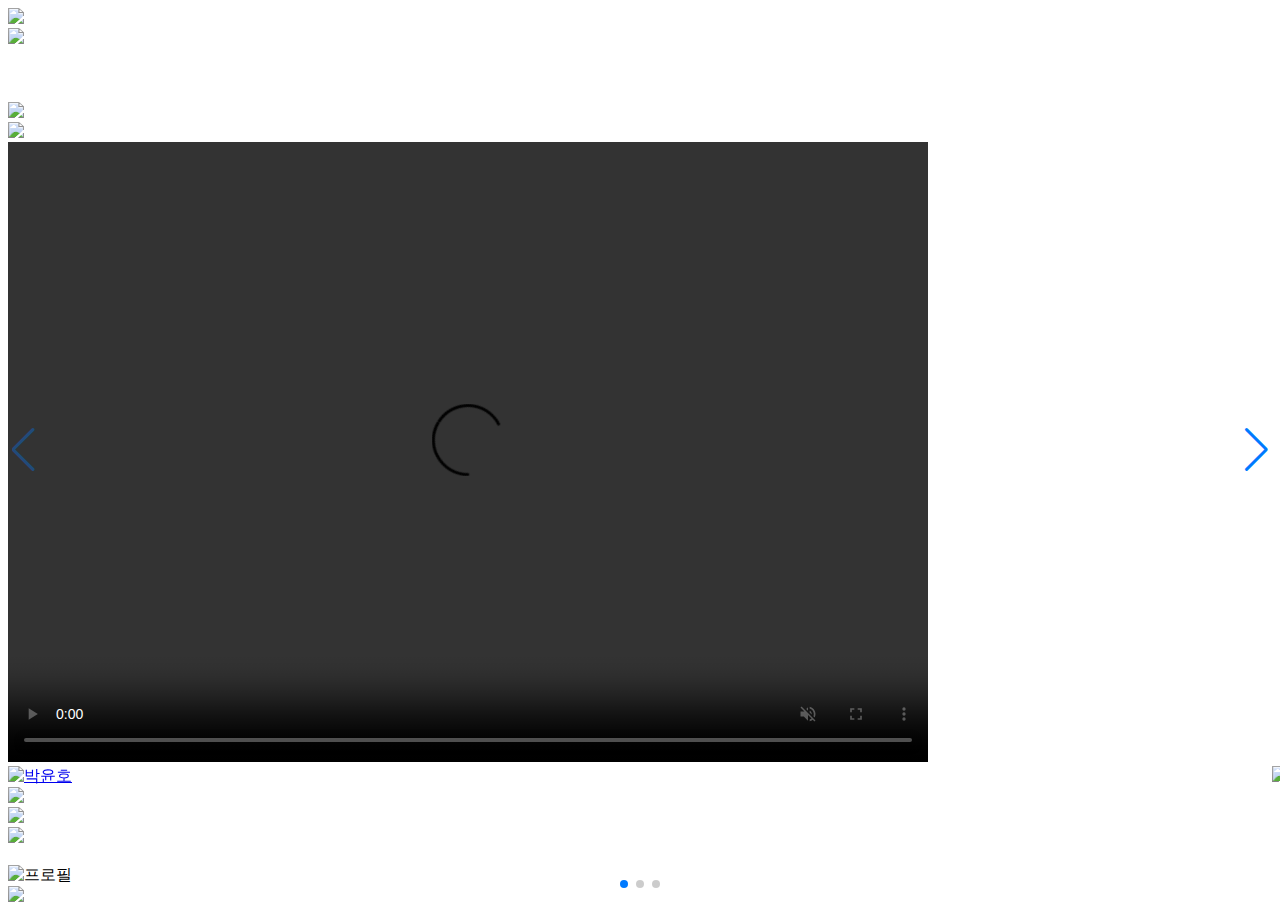
==== 1103.html @ 1efc9726 "Create 1103.html" ====
<!DOCTYPE html>

<html lang="ko">

<head>
    <meta charset="utf-8">
    <link rel="stylesheet" href="style1103.css">
    <script src="jquery-3.5.1.js"></script>
    <script src="https://code.jquery.com/jquery-3.2.1.min.js"></script>
    <script type="text/javascript" src="js/jquery-1.9.1.min.js"></script>
	<script type="text/javascript" src="js/jquery.easing.1.3.min.js"></script>
	<script type="text/javascript" src="js/scroll_menu.js"></script>




    <link rel="stylesheet" href="https://unpkg.com/swiper/swiper-bundle.css">
    <link rel="stylesheet" href="https://unpkg.com/swiper/swiper-bundle.min.css">
    
    <title>De'AKher</title>
</head>

<body>

    <div id="container">


    <!--top-->
        <div id="header">

            <div id="site-title"><a href="#container"><img src="image/LOGO.png"></a></div>

            
        </div>
        <div id ="ui01"><a href="#container"><img src ="image/upbutton.png"></a>
        </div>

    <!--middle-->    
        <div id="main">
            <div id="main-left">
        <div class="section0">
            <br>
            <br>
            <br>
             <div class="Toward"><img src="image/Toward.jpg"></div>
             
            <div id="button01"><a href="#main2">
                <img src="image/button01.png" 
                onmouseover="this.src='image/button02.png' "onmouseout="this.src='image/button01.png'"> </a>
                </div>
            
            
        </div>


        
          
        
        </div>
            <div id="main-right">
                <video width="920px" height="620px" src="image/fork.mp4" controls autoplay muted></video>

                
            </div>
        
        </div>
        <div id = "main2">
        <div class="swiper-container">
            <div class="swiper-wrapper">
                <div class="swiper-slide">
                    <div id="work1">
                    <a href="#work01"><img src="image/박윤호s.png" alt="박윤호"></a>
                </div>
                </div>
                <div class="swiper-slide">
                    <div id="work2">
                    <a href="#work02"><img src="image/전도현s.png" alt="전도현"></a>
                </div>
                </div>
                <div class="swiper-slide">
                    <div id="work3">
                    <a href="#work03"><img src="image/정지연s.png" alt="정지연"></a>
                </div>
                </div>
            </div>
            <!-- Add Arrows -->
            <div class="swiper-button-next"></div>
            <div class="swiper-button-prev"></div>
            <!-- Add Pagination -->
            <div class="swiper-pagination"></div>
          </div>

          <div id="works">
              <div id="work01"><img src="image/박윤호.png"></div>
              <div id="work02"><img src="image/전도현.png"></div>
              <div id="work03"><img src="image/정지연.png"></div>
            </div>

        <div id = "main3">
            <div id="button03"><a href="#main4"><img src="image/button03.png" alt=""></a></div>
        </div>
        <div id = "main4">
           <div id="imgbox"><img src = "image/프로필.jpg" alt="프로필"></div>
           <div id="yoon"><a href="#work01"></a></div>
           <div id="do"><a href="#work02"></a></div>
           <div id="jung"><a href="#work03"></a></div>
        </div>
        
        <div id = "footer">
         <img src="image/foot.png">
        </div>
        
        
       
        
          <!-- Swiper JS -->
          <script src="https://unpkg.com/swiper/swiper-bundle.js"></script>
          <script src="https://unpkg.com/swiper/swiper-bundle.min.js"></script>
        
          <!-- Initialize Swiper -->
          <script>
            var swiper = new Swiper('.swiper-container', {
                // 페이지네이션
                pagination: {
                    el: '.swiper-pagination'
                },
                // 네이게이션 버튼
                navigation: {
                    nextEl: '.swiper-button-next',
                    prevEl: '.swiper-button-prev'
                },
            });

            $("#button01").mouseover(function() {
     $(this).attr("src", $(this).attr("src").replace("Before","After"));
});
$("#button01").mouseout(function() {
     $(this).attr("src", $(this).attr("src").replace("After", "Before"));
});



        </script>
        




</body>
    
</html>
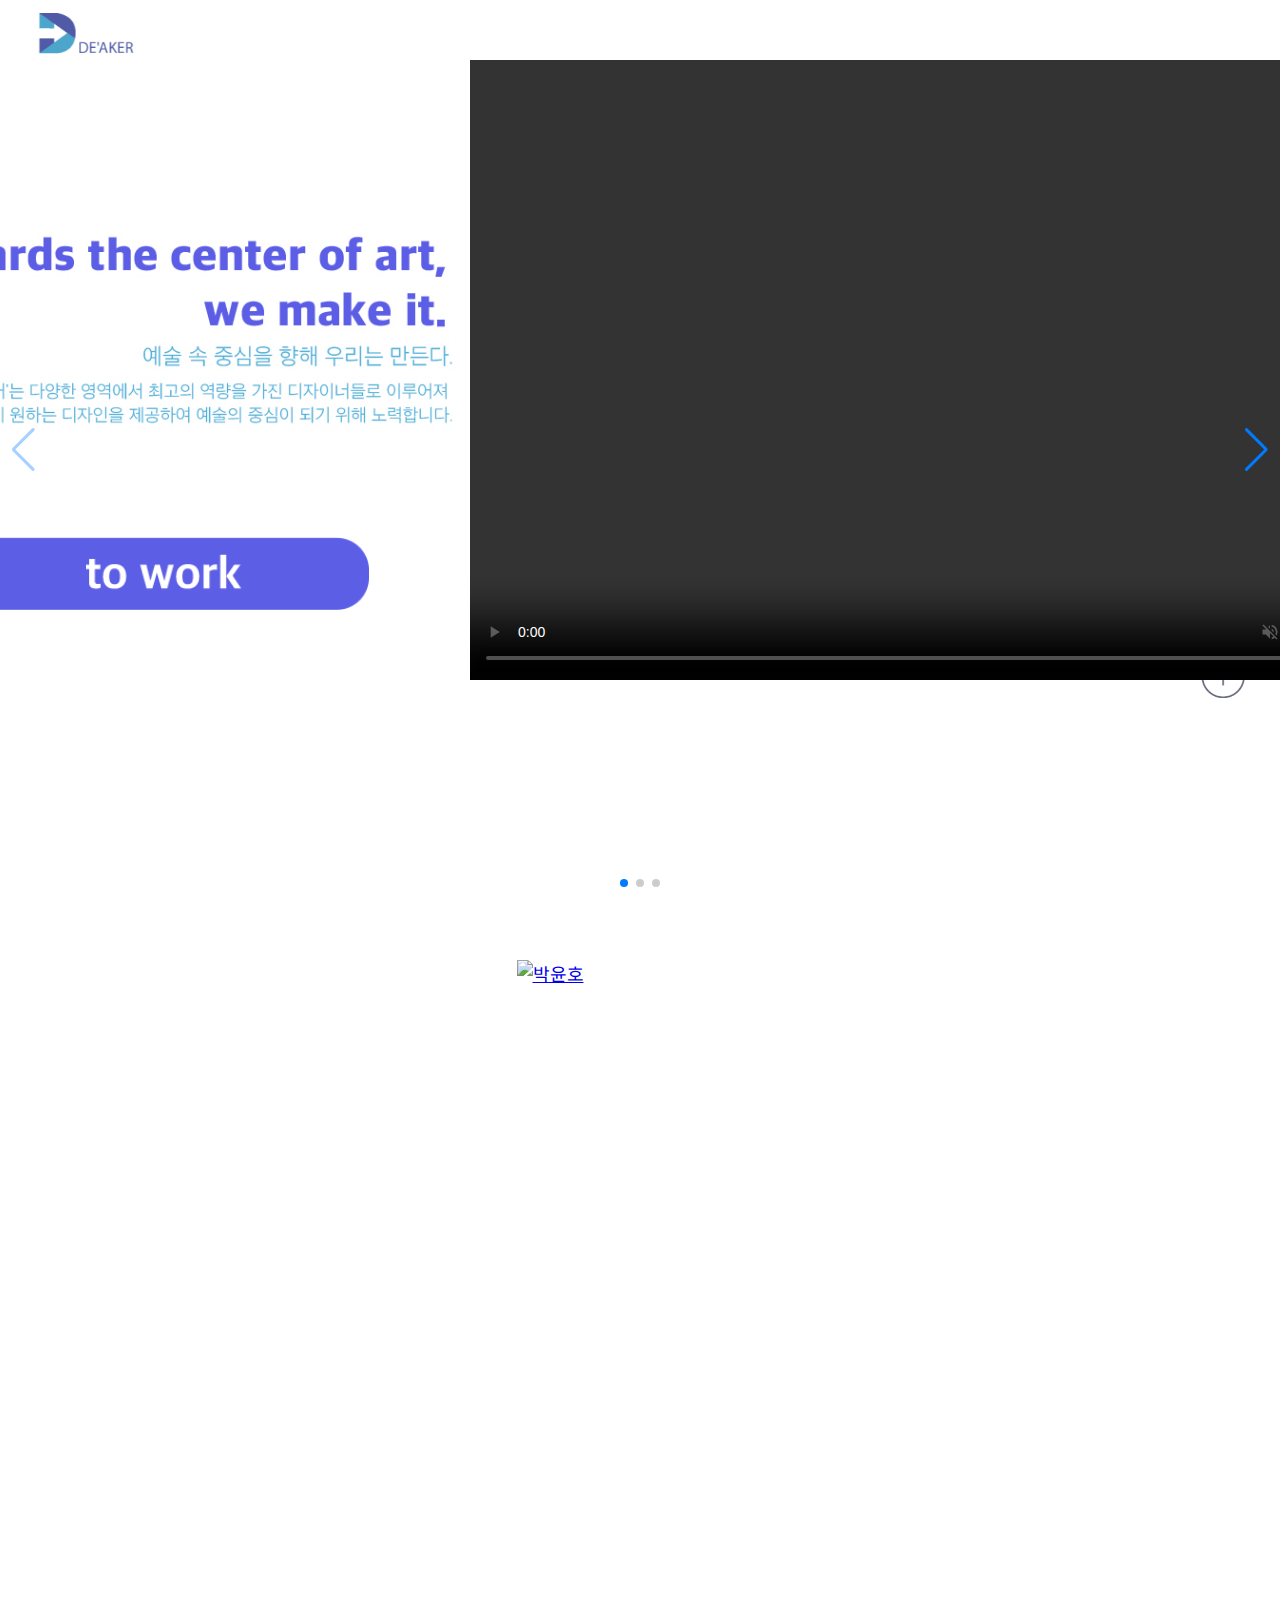
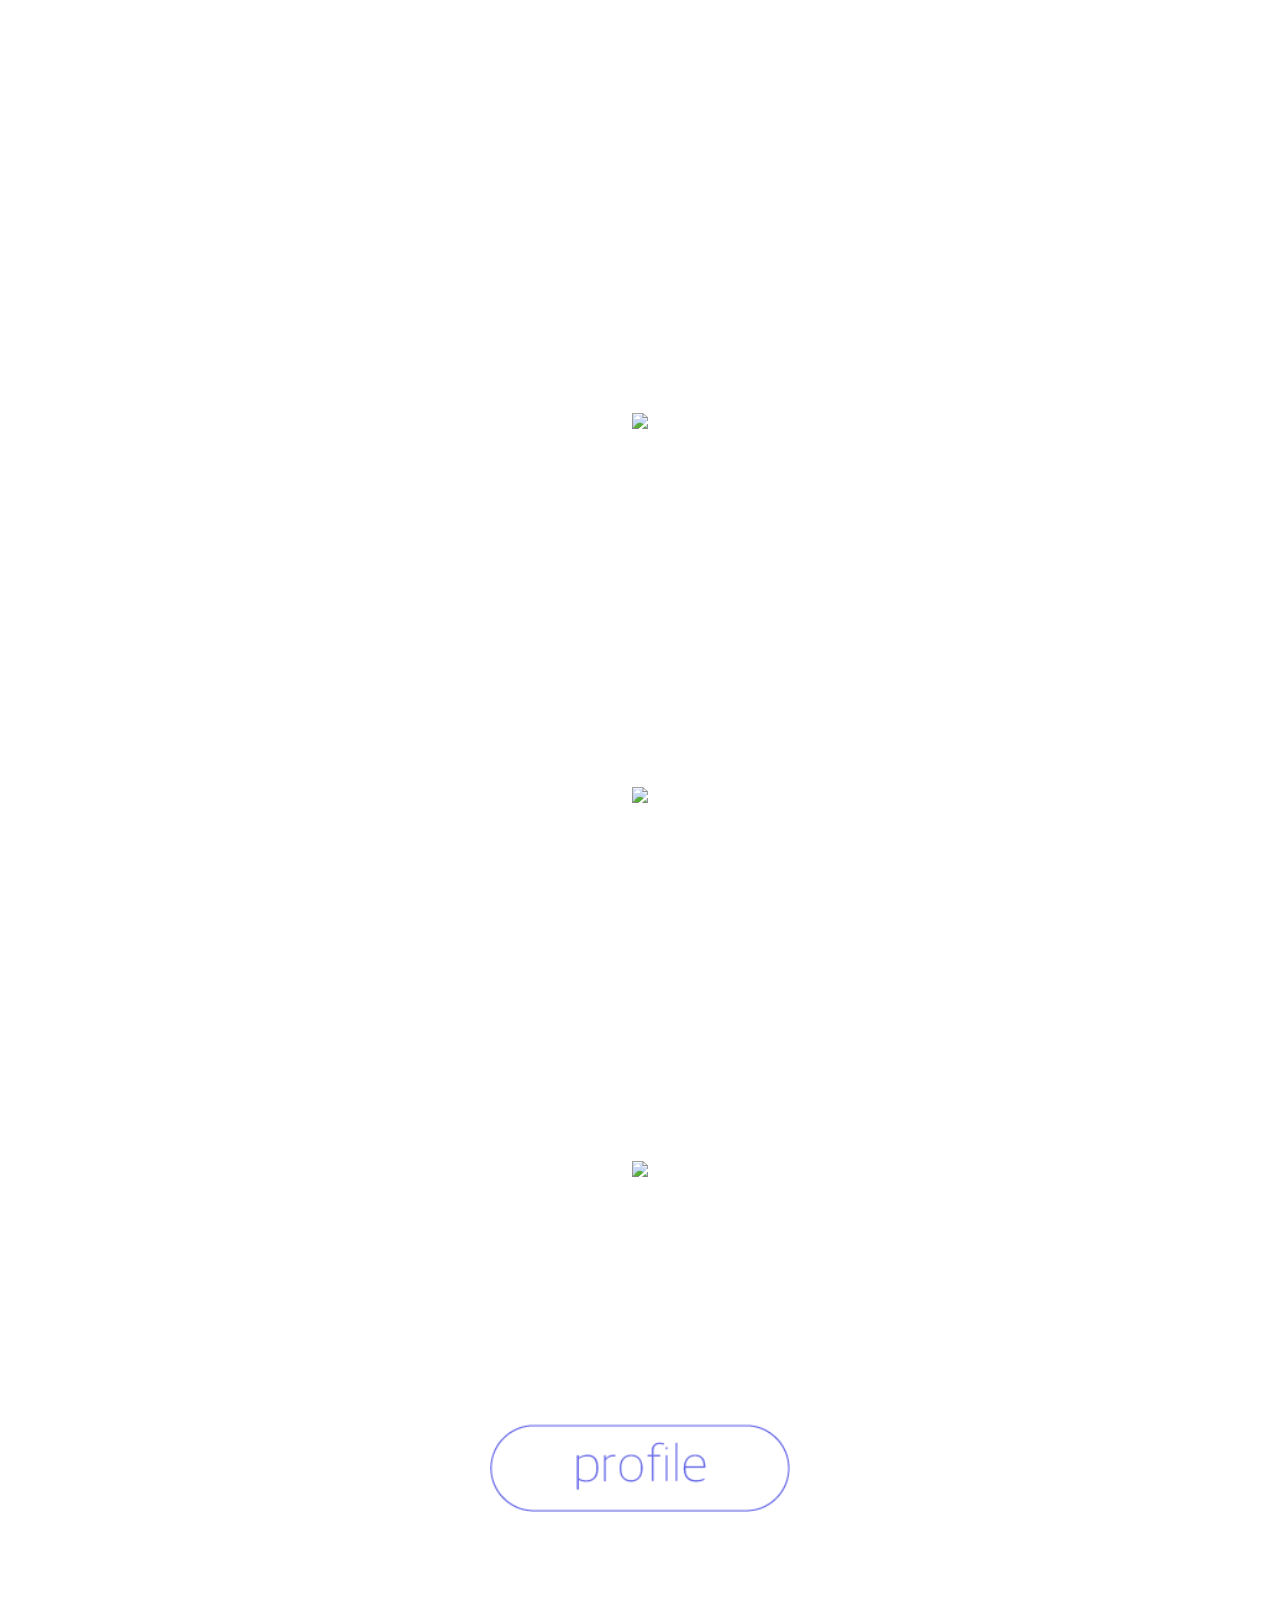
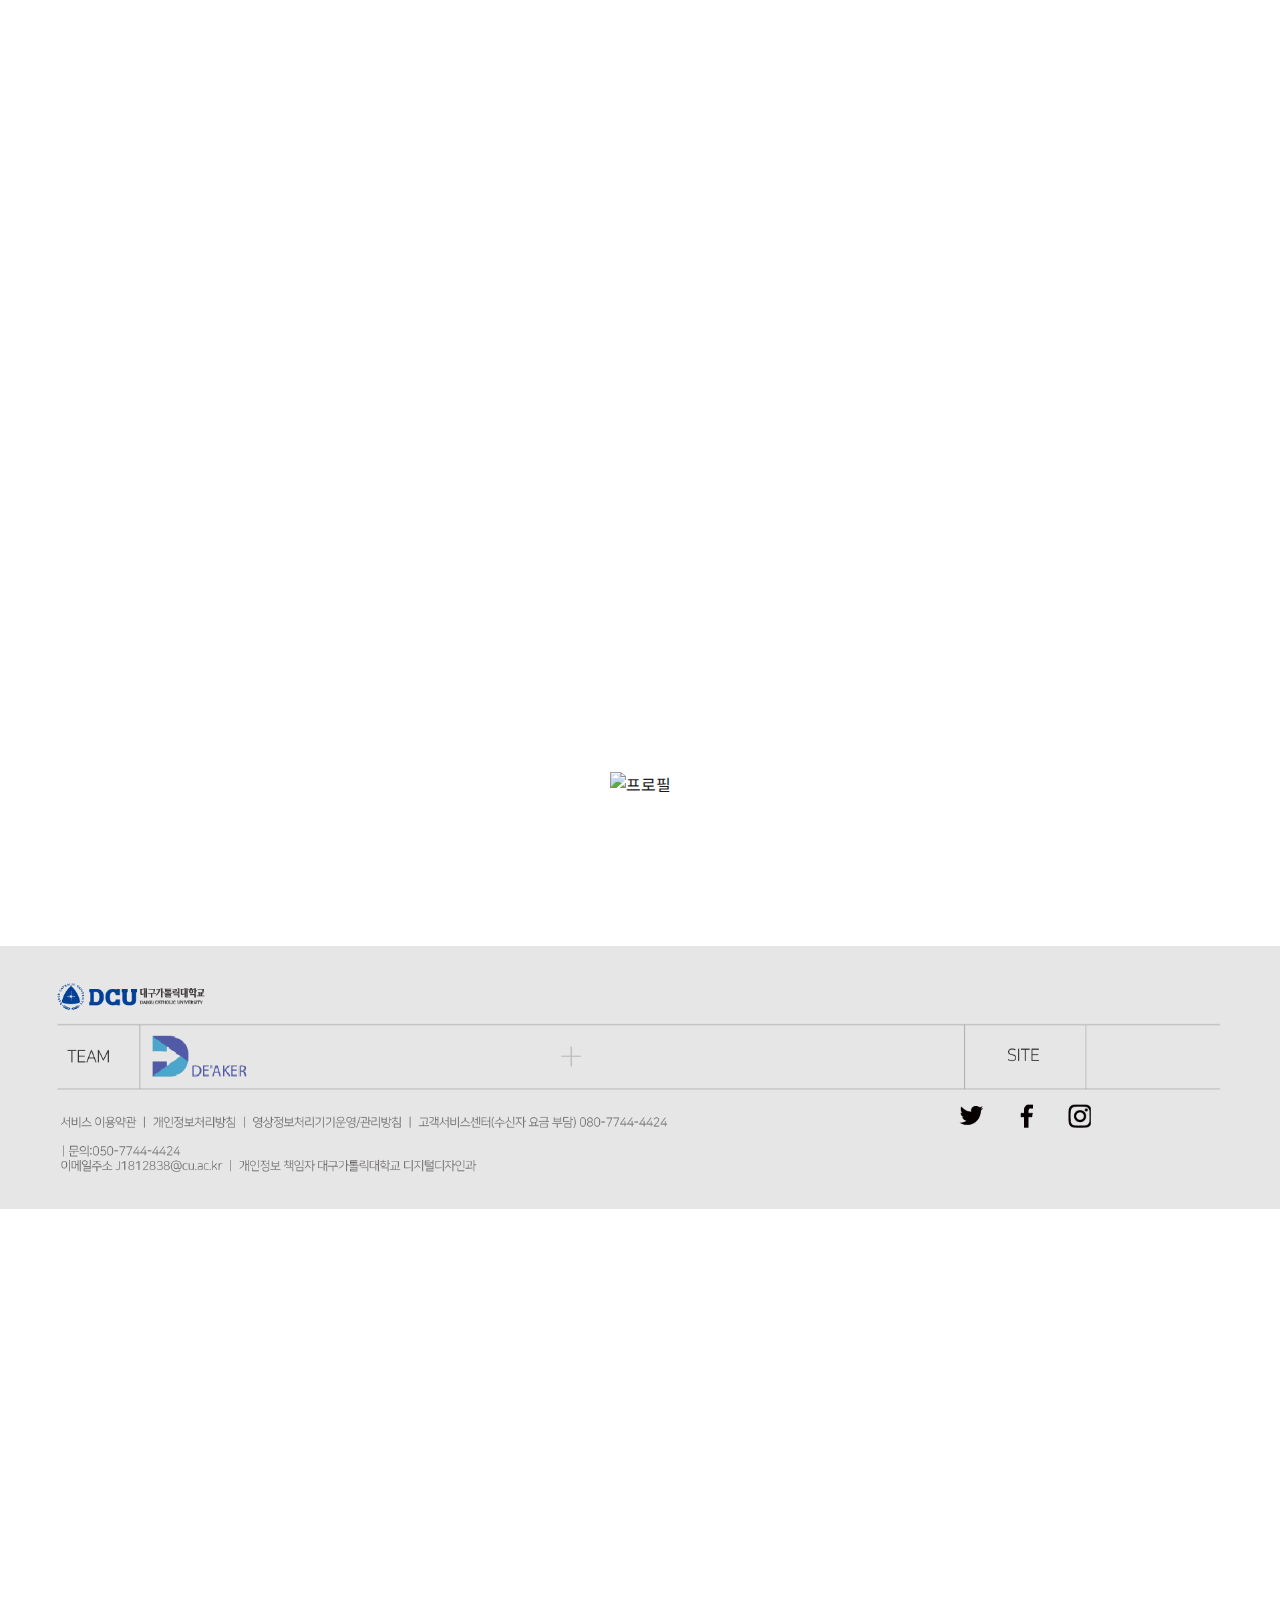
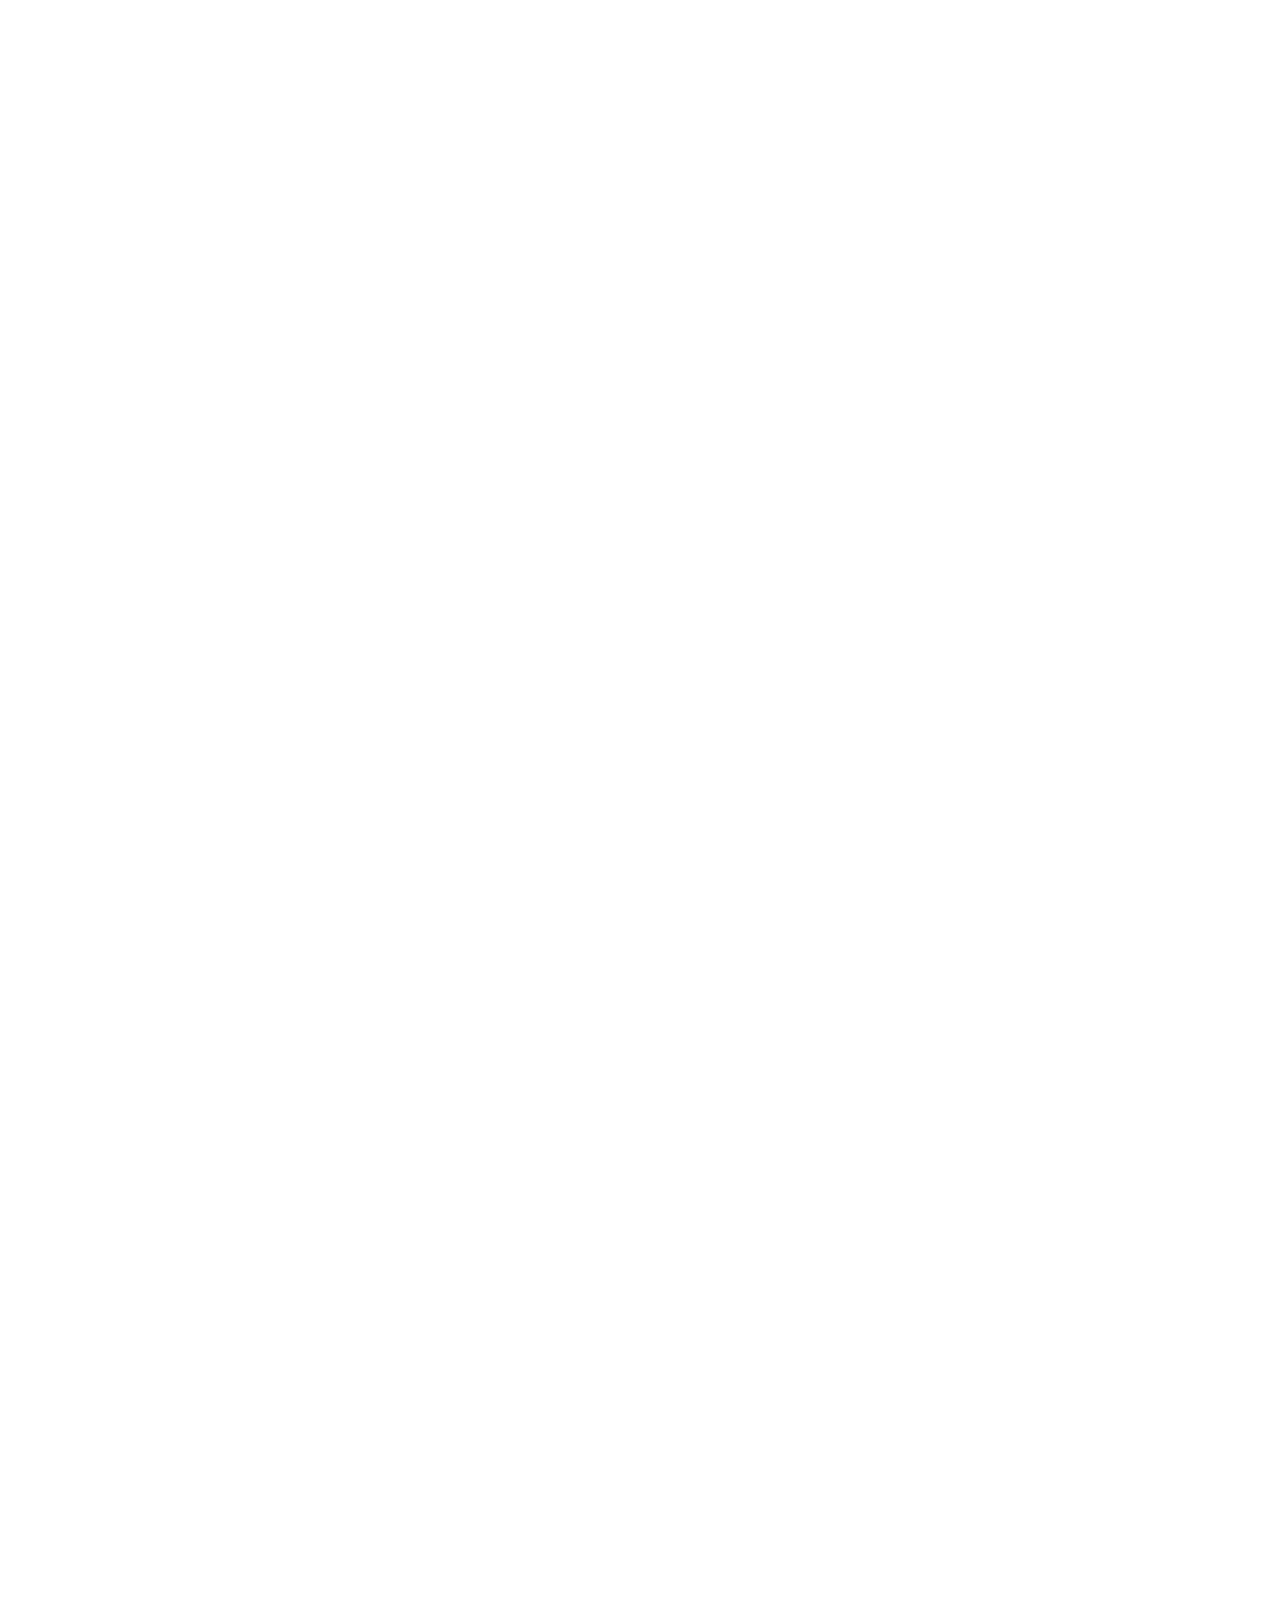
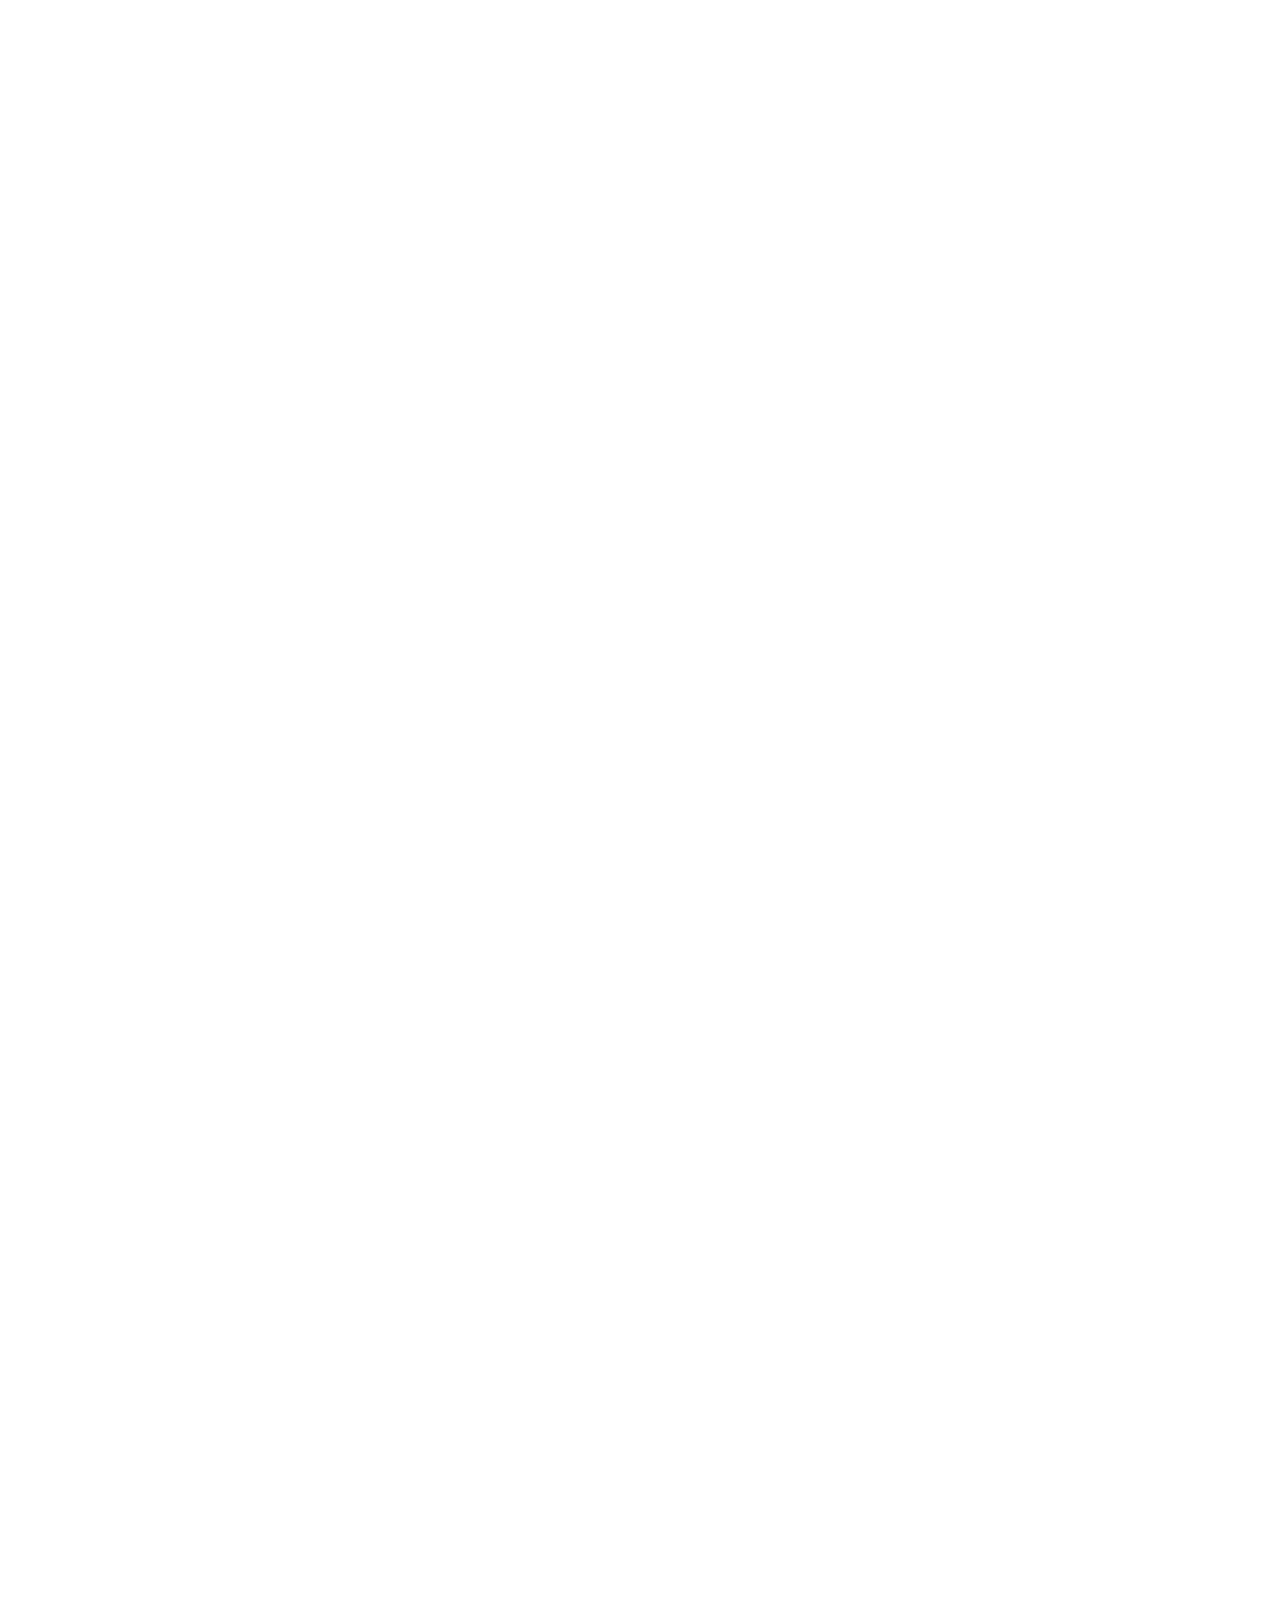
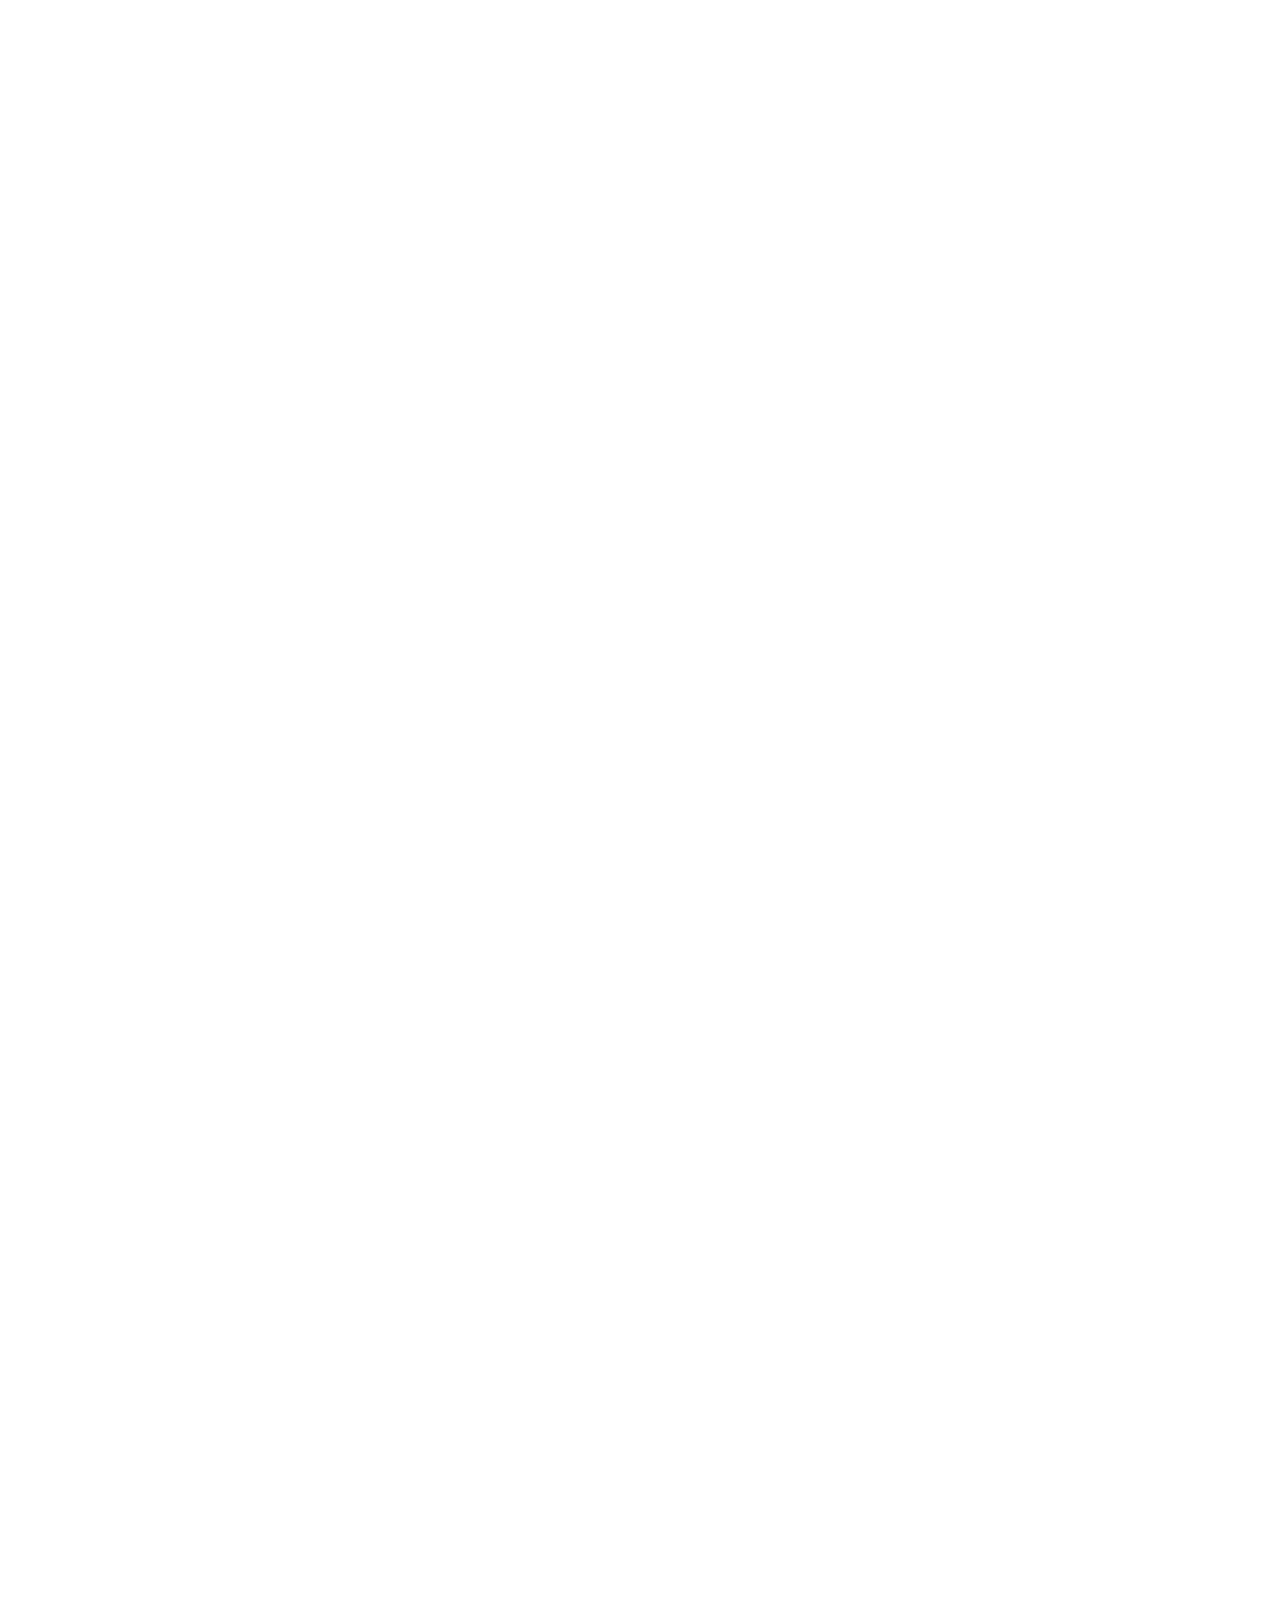
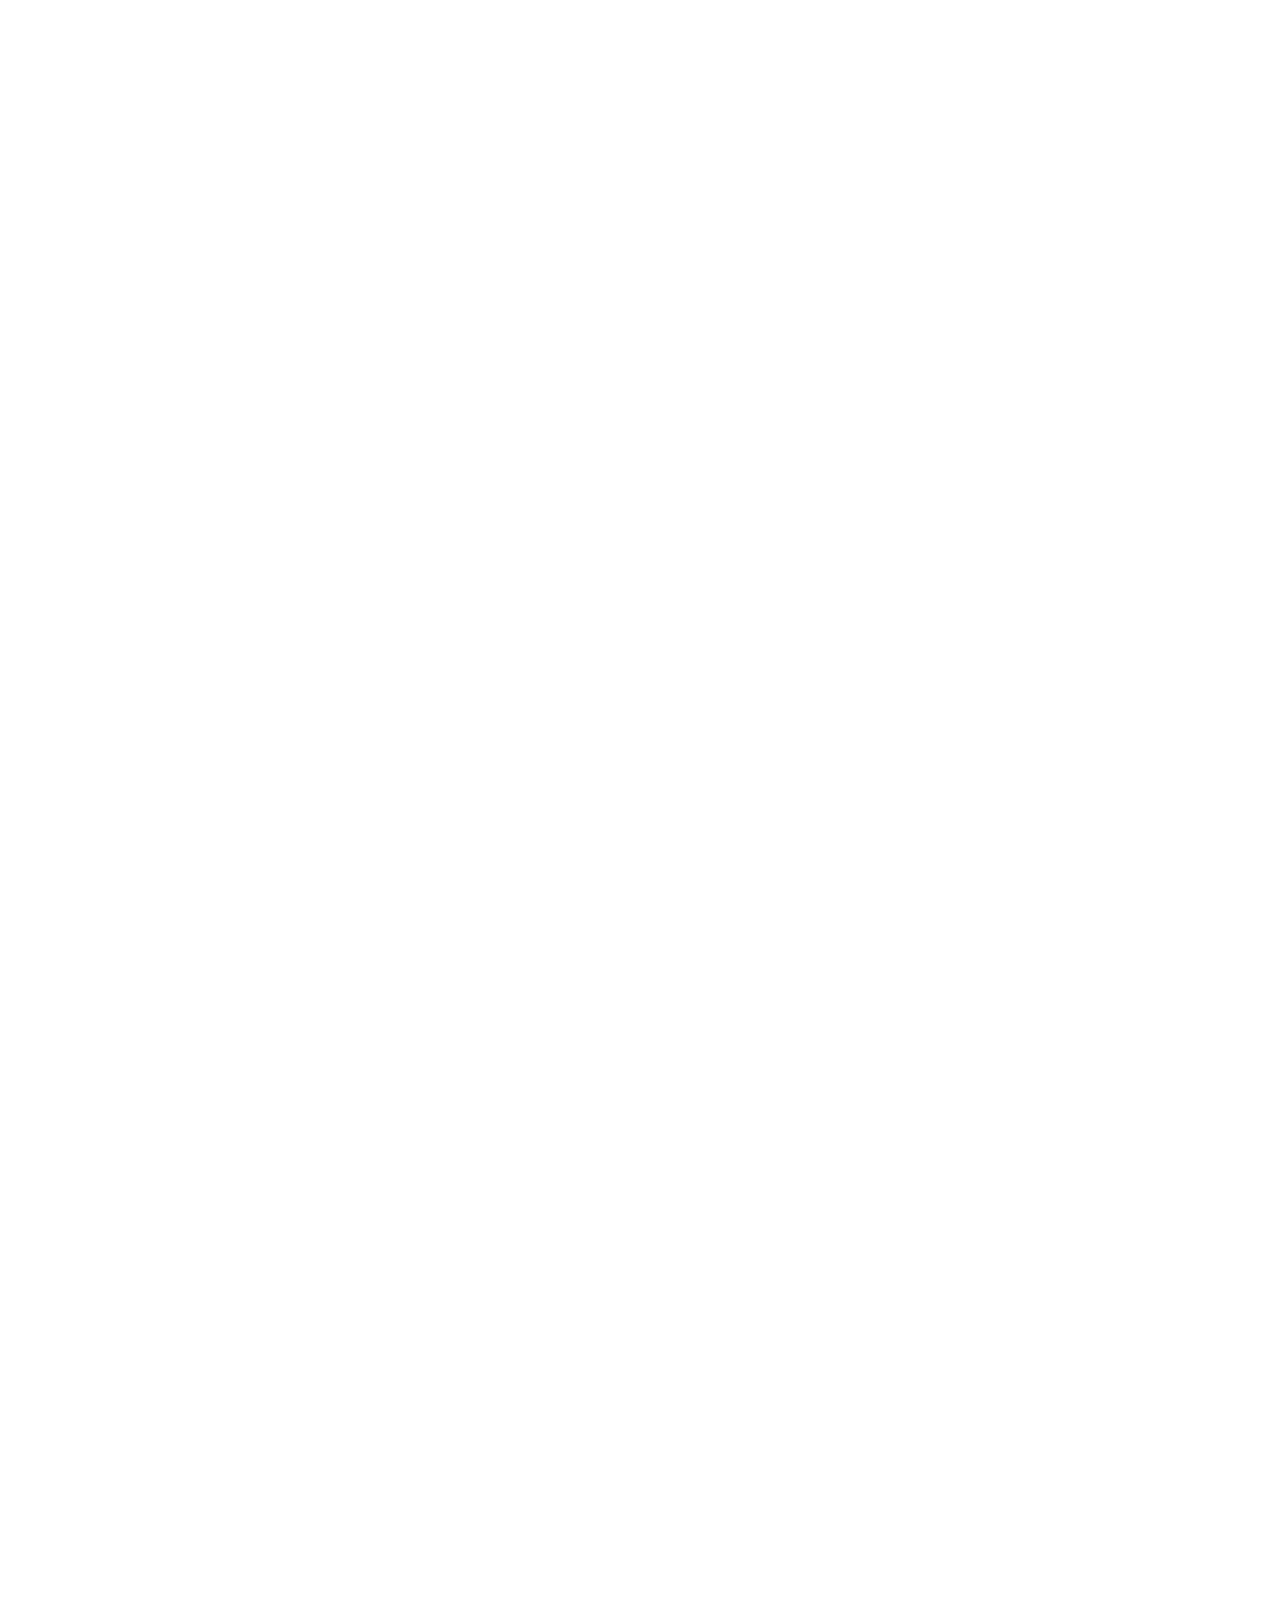
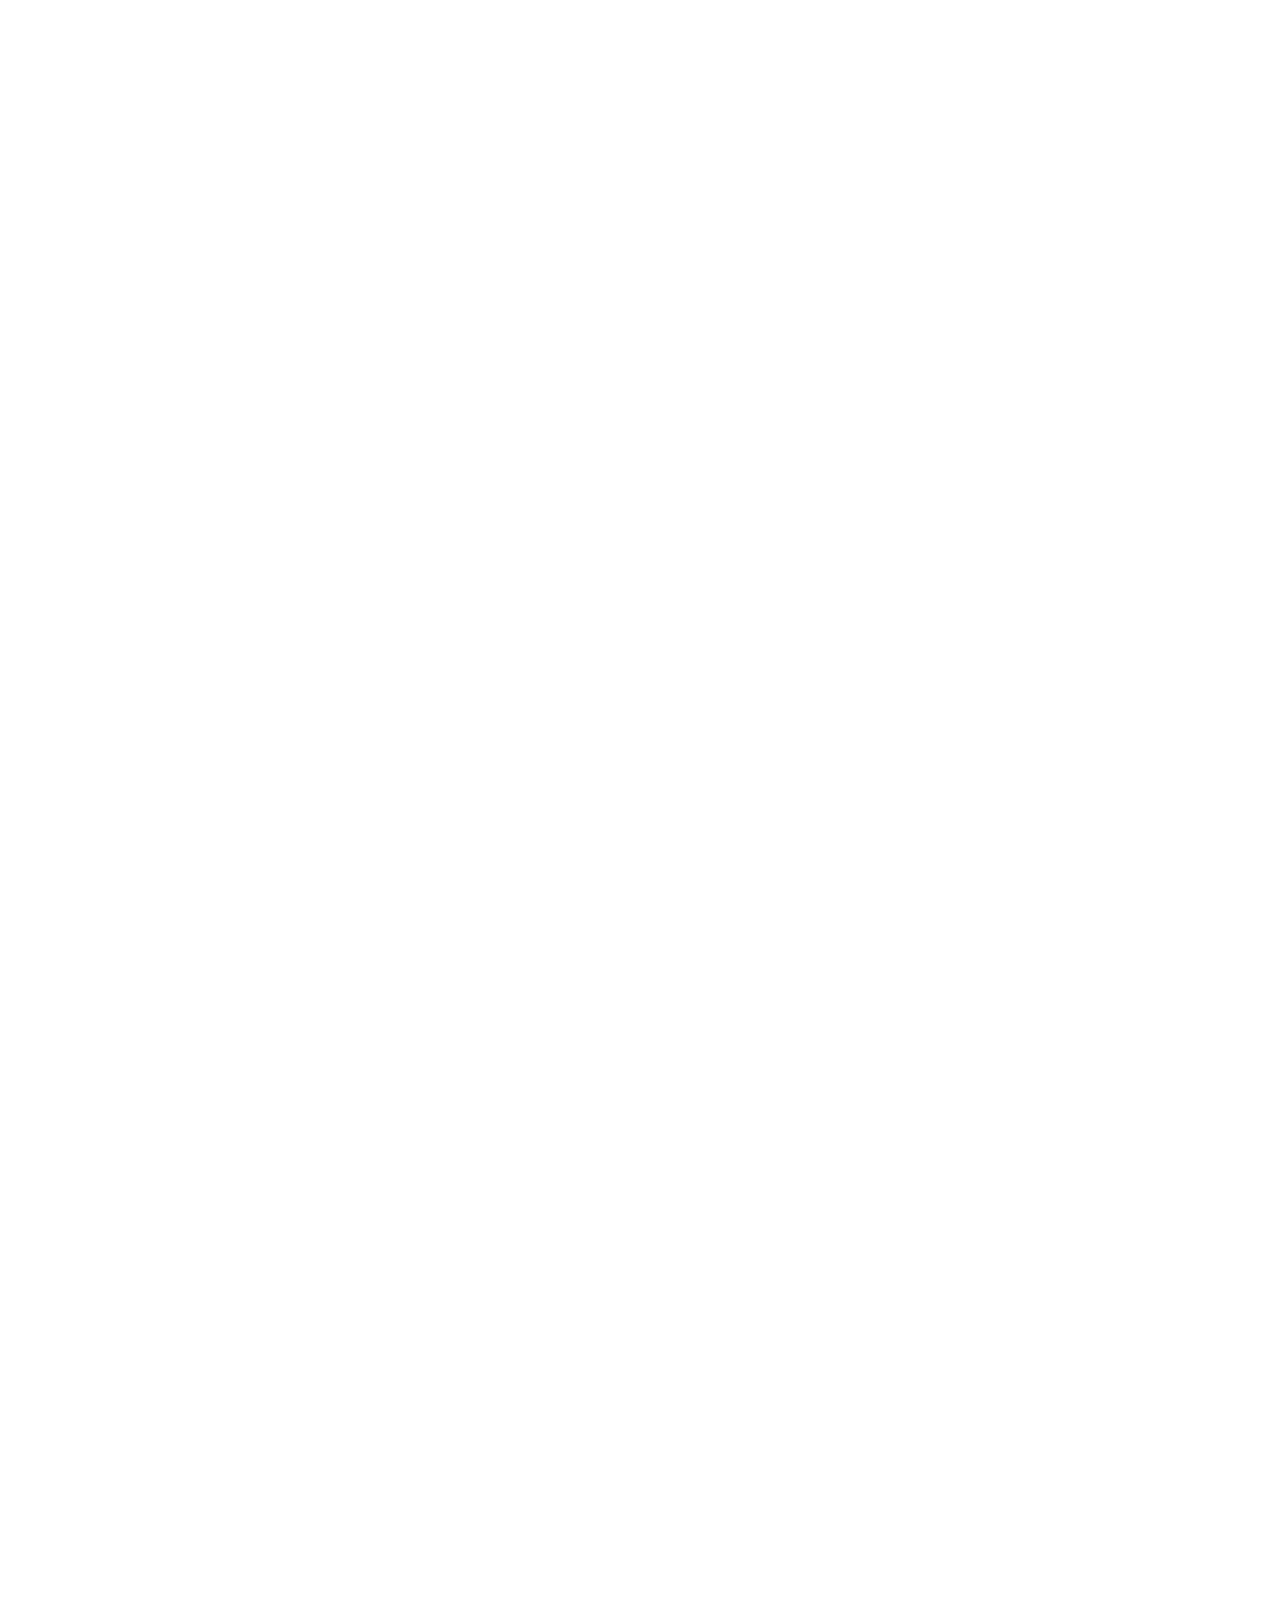
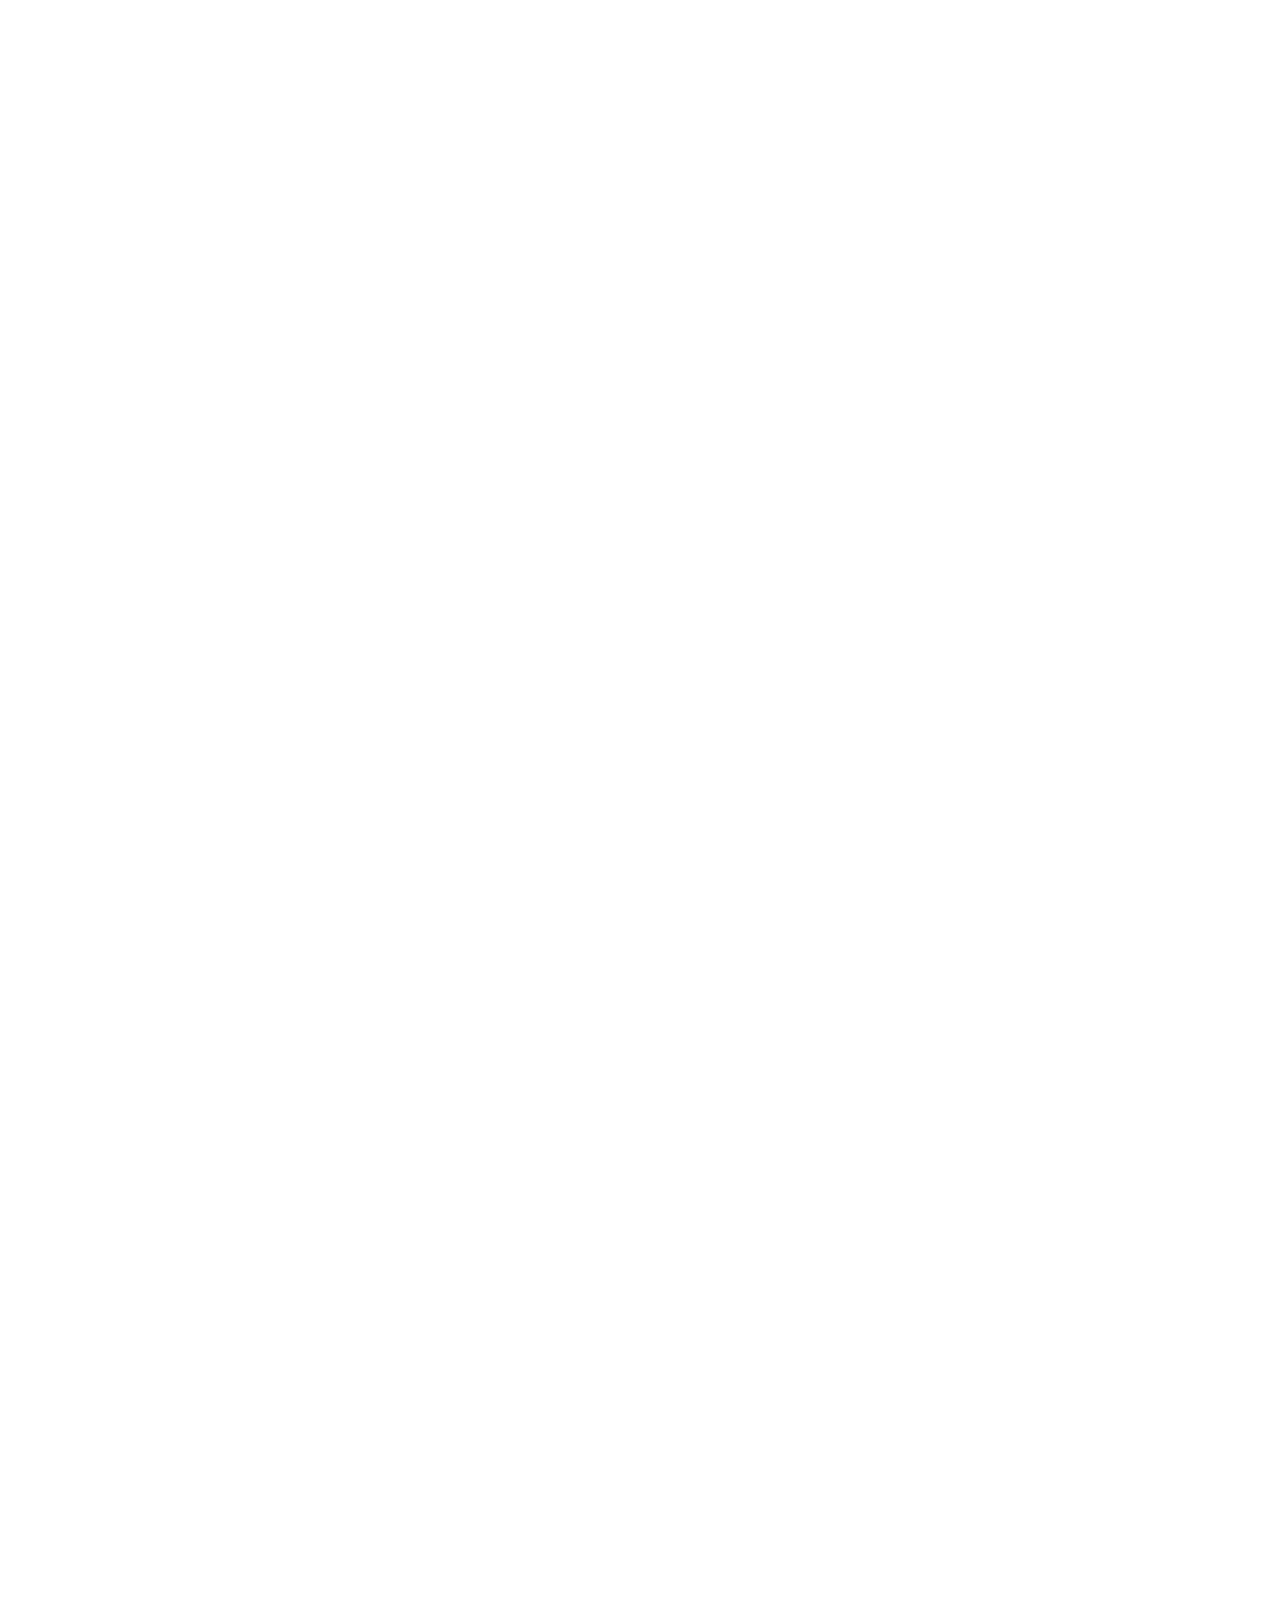
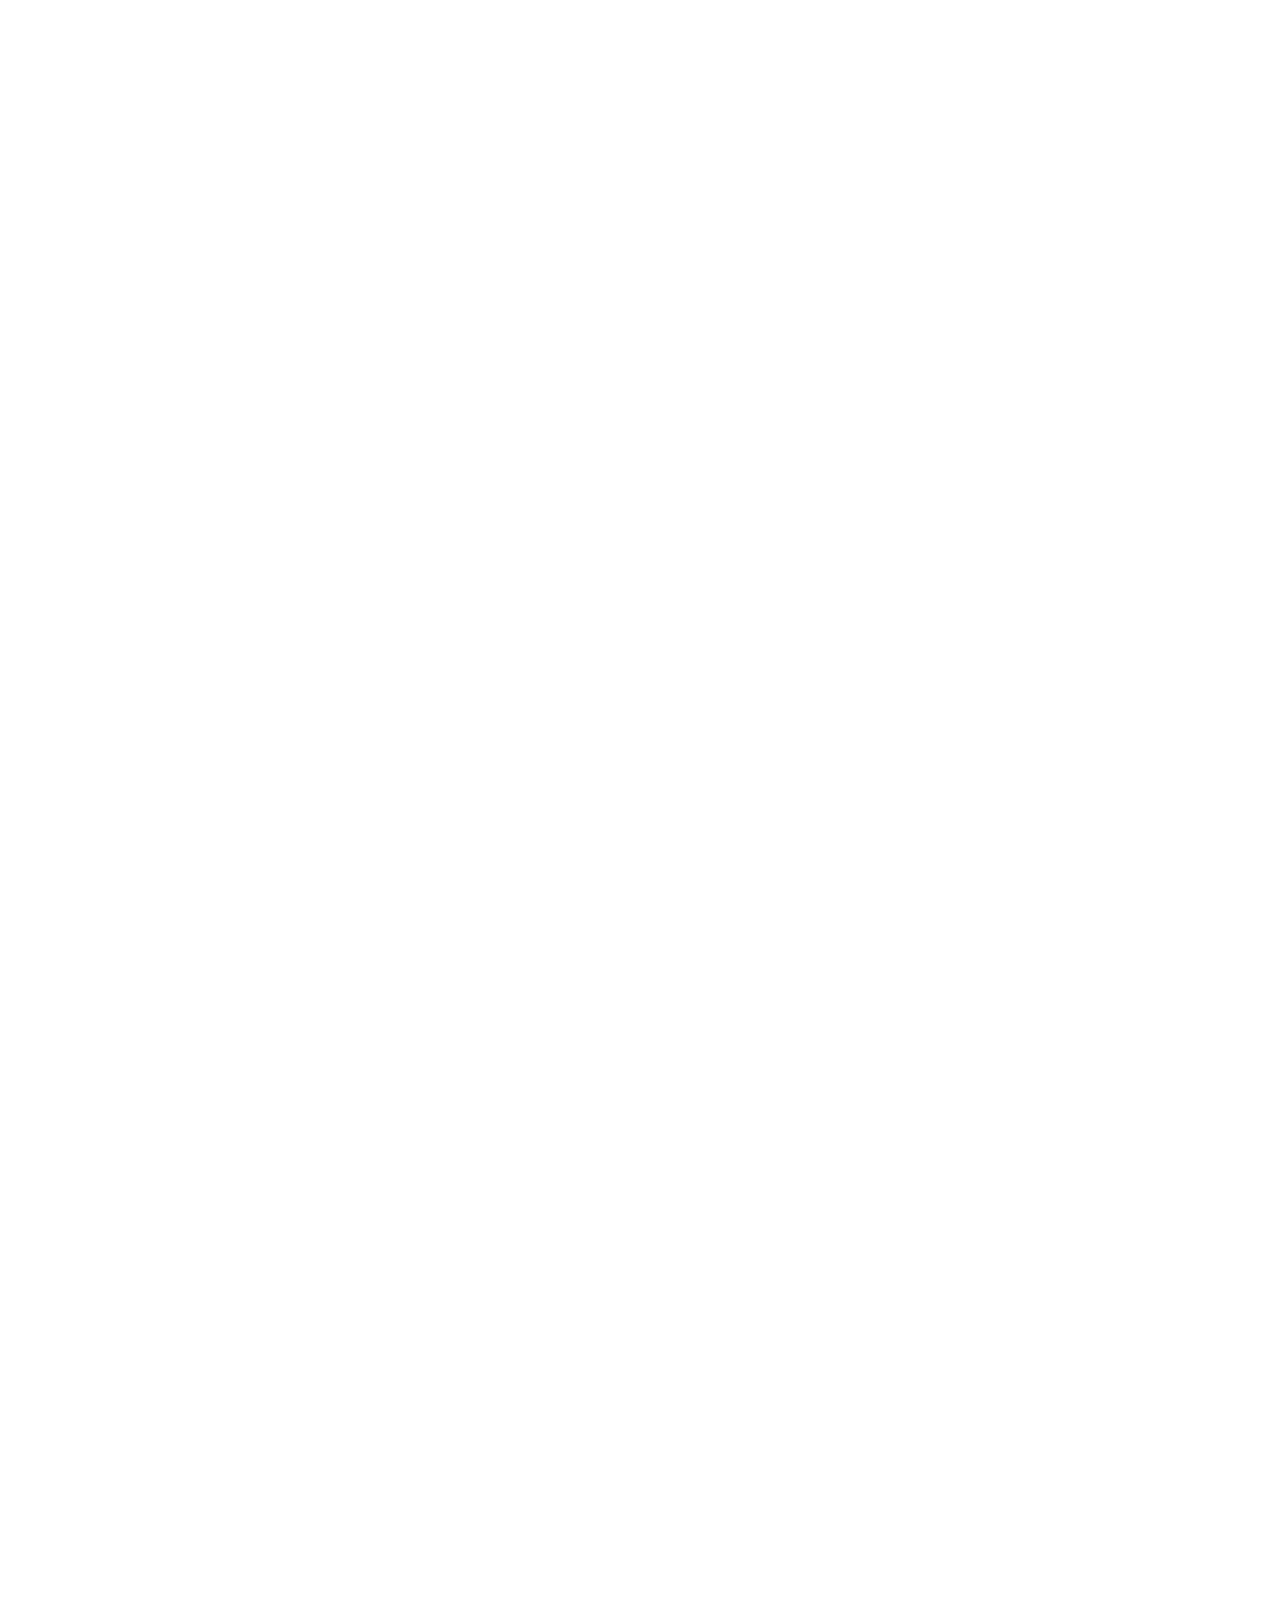
==== commit 8081f93d: "Update 1103.html" ====
--- a/1103.html
+++ b/1103.html
@@ -69,17 +69,17 @@
             <div class="swiper-wrapper">
                 <div class="swiper-slide">
                     <div id="work1">
-                    <a href="#work01"><img src="image/박윤호s.png" alt="박윤호"></a>
+                    <a href="#work01"><img src="image/Ps.png" alt="박윤호"></a>
                 </div>
                 </div>
                 <div class="swiper-slide">
                     <div id="work2">
-                    <a href="#work02"><img src="image/전도현s.png" alt="전도현"></a>
+                    <a href="#work02"><img src="image/Ds.png" alt="전도현"></a>
                 </div>
                 </div>
                 <div class="swiper-slide">
                     <div id="work3">
-                    <a href="#work03"><img src="image/정지연s.png" alt="정지연"></a>
+                    <a href="#work03"><img src="image/Js.png" alt="정지연"></a>
                 </div>
                 </div>
             </div>
@@ -91,16 +91,16 @@
           </div>
 
           <div id="works">
-              <div id="work01"><img src="image/박윤호.png"></div>
-              <div id="work02"><img src="image/전도현.png"></div>
-              <div id="work03"><img src="image/정지연.png"></div>
+              <div id="work01"><img src="image/P.png"></div>
+              <div id="work02"><img src="image/D.png"></div>
+              <div id="work03"><img src="image/J.png"></div>
             </div>
 
         <div id = "main3">
             <div id="button03"><a href="#main4"><img src="image/button03.png" alt=""></a></div>
         </div>
         <div id = "main4">
-           <div id="imgbox"><img src = "image/프로필.jpg" alt="프로필"></div>
+           <div id="imgbox"><img src = "image/profile.jpg" alt="프로필"></div>
            <div id="yoon"><a href="#work01"></a></div>
            <div id="do"><a href="#work02"></a></div>
            <div id="jung"><a href="#work03"></a></div>
--- a/style1103.css
+++ b/style1103.css
@@ -0,0 +1,283 @@
+@import url('https://fonts.googleapis.com/css?family=Noto+Sans+KR');
+@import url('https://fonts.googleapis.com/css?family=Teko:700');
+
+img {
+    width: 100%;
+}
+
+
+body { 
+    margin: 0; 
+    padding: 0; 
+    font-family: 'Noto Sans KR', sans-serif;
+    font-size: 16px;
+    color: #1b1b1b;
+    text-align: center;
+}
+
+
+
+#container {
+    width: 100%;
+    margin: 0 auto;
+    background-color: #fafafa00;
+}
+
+#header {
+    width: 100%;
+    height:70px;
+    position: fixed;
+    display: block;
+    z-index: 1;
+    
+    
+
+    
+}
+
+#site-title {
+    display: flex;
+    float: left;
+    margin: 0;
+    padding: 0;
+    height: 65px;
+    width: 110px;
+    
+    
+    
+    margin-left: 30px;
+    
+    
+    
+}
+
+#textmain {
+    
+    position: relative;
+    left: 0px;
+    top: 50px;
+    
+}
+
+#main {
+    position: relative;
+    top: 0;
+    left: 0;
+    width: 1000px;
+    height: 800px;
+    margin: auto;
+   
+    
+}
+#main2 {
+    margin-top: 10rem;
+    background-color: white ;
+    text-align: center;
+}
+
+#main3 {
+    margin-top: 15rem;
+    text-align: center;
+}
+
+#main4 {
+    margin-top: 50rem;
+    margin-bottom: 150px;
+    
+    
+}
+
+#yoon {
+    position: absolute;
+    display: block;
+    width: 210px;
+    height: 210px;
+    top: 31015px;
+    left: 665px;
+    margin: auto;
+    
+    
+}
+
+#do {
+    position: absolute;
+    display: block;
+    width: 210px;
+    height: 210px;
+    top: 31458px;
+    left: 665px;
+    margin: auto;
+    
+    
+    
+}
+
+#jung {
+    position: absolute;
+    display: block;
+    width: 210px;
+    height: 210px;
+    top: 31901px;
+    left: 665px;
+    margin: auto;
+    
+    
+}
+
+#footer {
+    display: block;
+    margin: auto;
+    top: 0px;
+    
+
+    width: 1000px;
+    height: 20px;
+    
+}
+
+
+#button03 {
+
+   
+    width:300px;
+    height: 150px;
+    margin: auto;
+    
+}
+
+#main-left {
+    position: absolute;
+    right: 715px;
+    margin-top: 160px;
+    width: 560px;
+    height: 800px;
+    margin-right: 1rem;
+    
+
+}
+
+#main-right {
+    position: absolute;
+    top: 60px;
+    left: 330px;
+    width: 800px;
+    height: 800px;
+    
+    
+}
+
+
+#work01 {
+    margin-top: 350px;
+    width: 1200px;
+    height: auto;
+    position: relative;
+    display: block;
+    margin-left: auto;
+    margin-right: auto;
+    
+}
+
+#work02 {
+    margin-top: 350px;
+    width: 1200px;
+    height: auto;
+    position: relative;
+    display: block;
+    margin-left: auto;
+    margin-right: auto;
+    
+}
+
+#work03 {
+    margin-top: 350px;
+    width: 1200px;
+    height: auto;
+    position: relative;
+    display: block;
+    margin-left: auto;
+    margin-right: auto;
+    
+}
+
+#work1 {
+    height: auto;
+}
+
+#work2 {
+    height: auto;
+}
+
+#work3 {
+    height: auto;
+}
+.swiper-container {
+    width: 1100px;
+    height: 700px;
+  }
+
+  .swiper-slide {
+    text-align: center;
+    font-size: 18px;
+    background: #fff;
+
+    /* Center slide text vertically */
+    display: -webkit-box;
+    display: -ms-flexbox;
+    display: -webkit-flex;
+    display: flex;
+    -webkit-box-pack: center;
+    -ms-flex-pack: center;
+    -webkit-justify-content: center;
+    justify-content: center;
+    -webkit-box-align: center;
+    -ms-flex-align: center;
+    -webkit-align-items: center;
+    align-items: center;
+  }
+  
+
+.Toward {
+    
+    top: 0px;
+    width: 580px;
+    margin-top: 0px;
+    margin-left: 30px;
+    
+    
+    
+    
+}
+
+
+
+#button01 {  
+   margin-left: 120px;
+   margin-top: 100px;
+   width: 400px;
+   height: 100px;
+   
+}
+
+
+
+
+
+
+
+
+#footer {
+    margin-top: 8px;
+    
+    width: 100%;
+    height: 100%;
+    
+    
+}
+
+#ui01 {
+    width: 50px;
+    position: fixed;
+    top: 40rem;
+    right: 2rem;
+}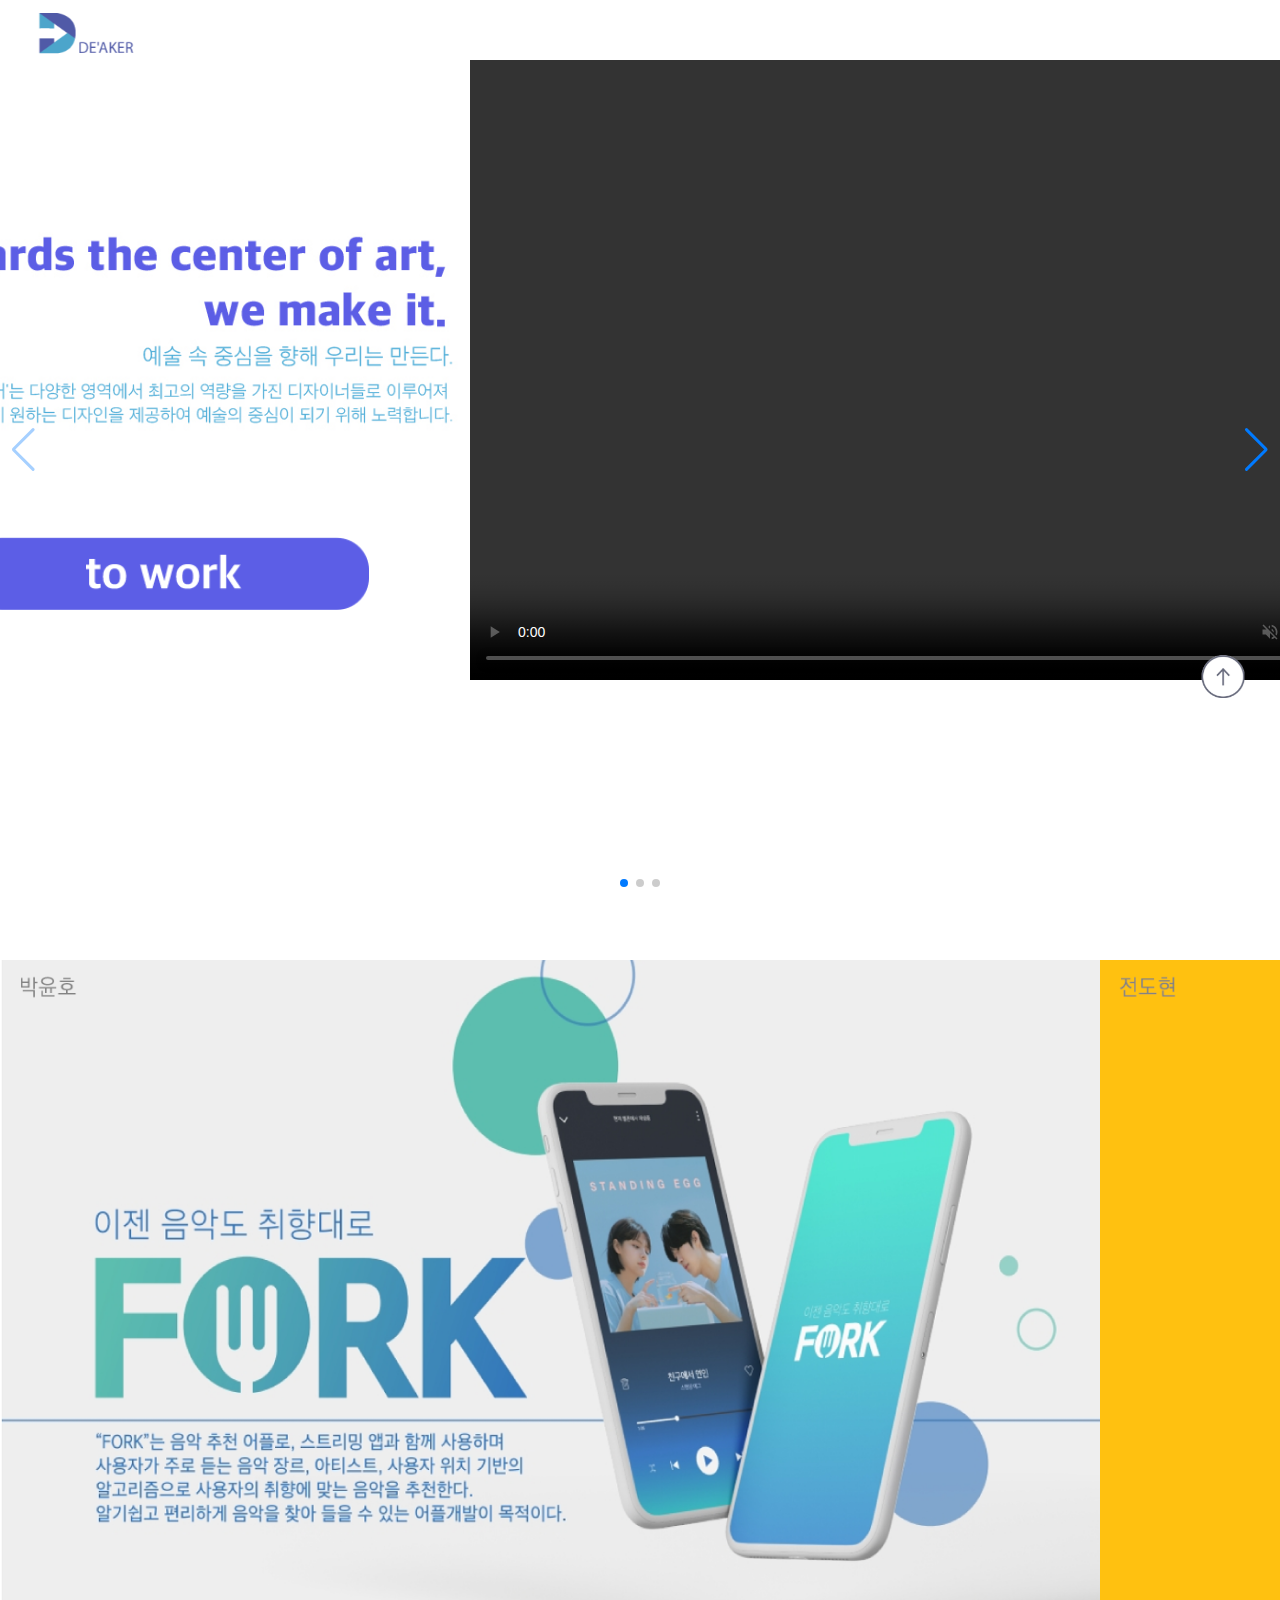
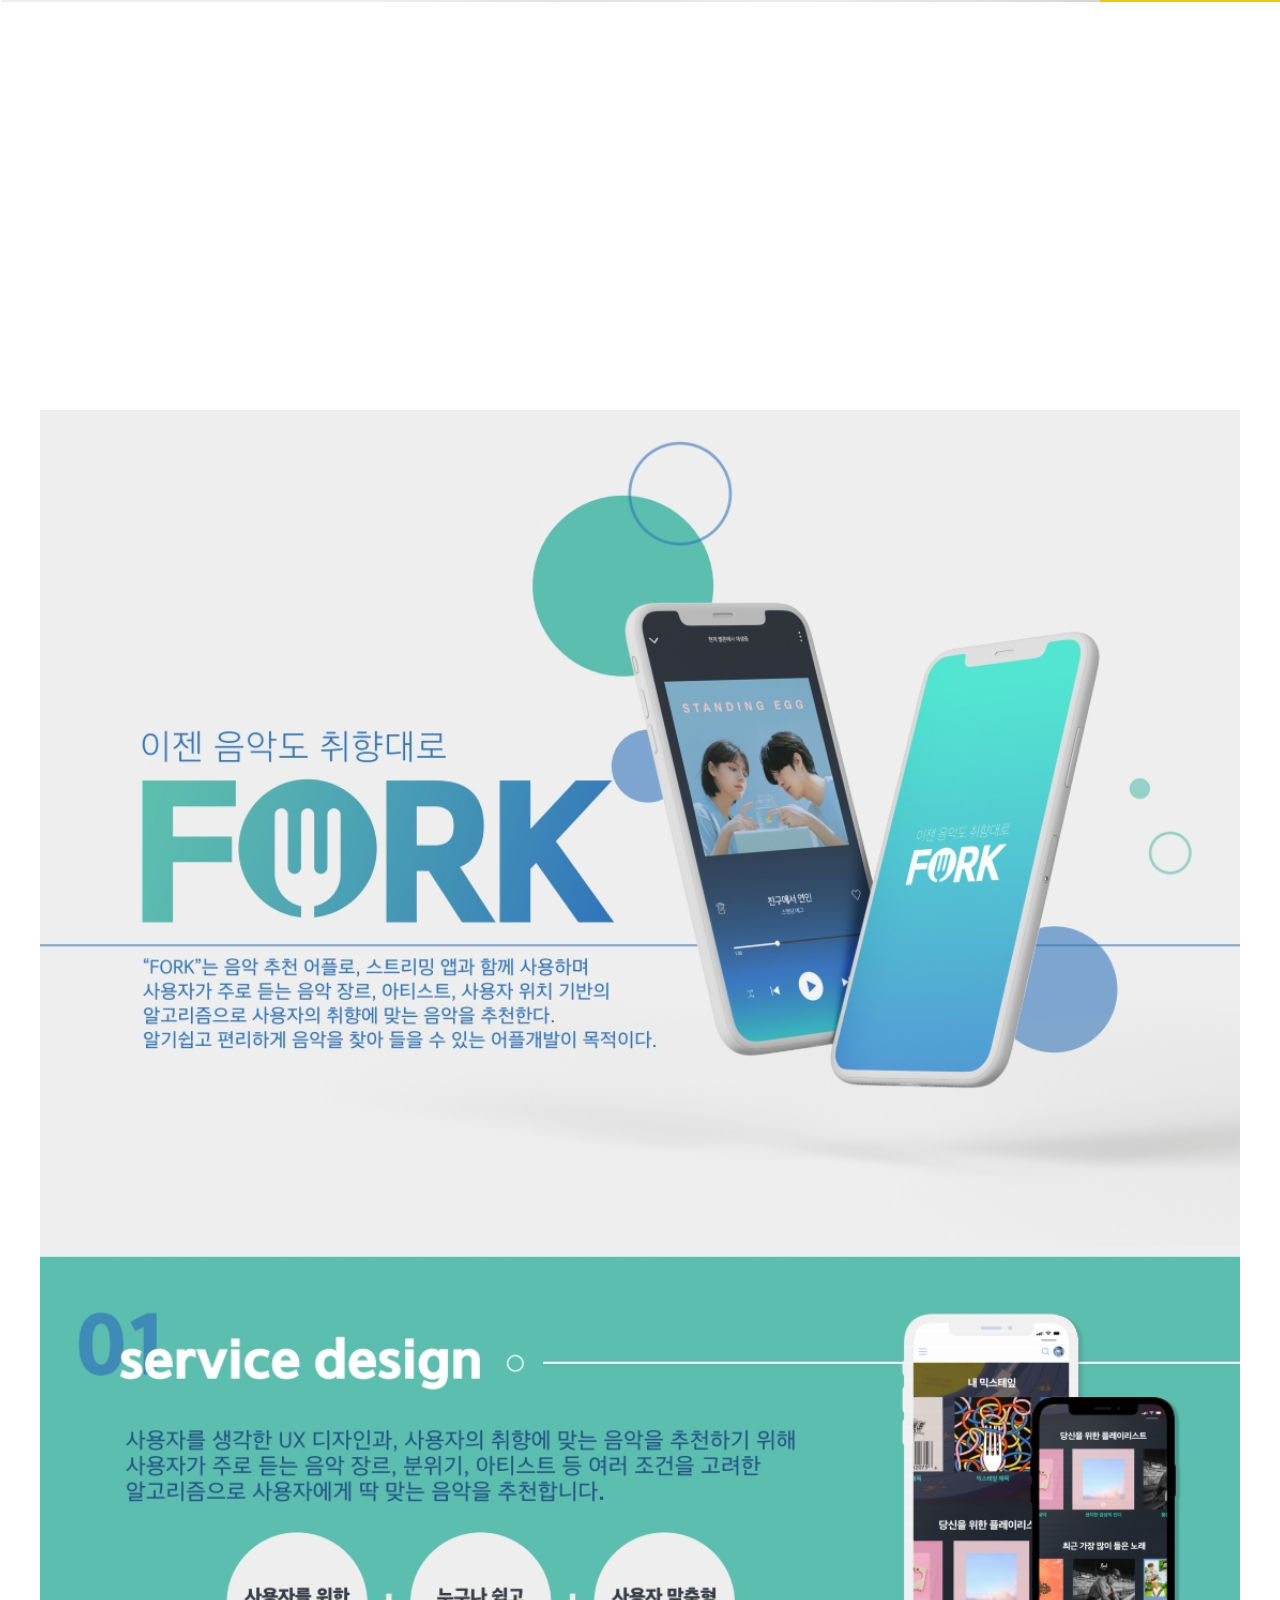
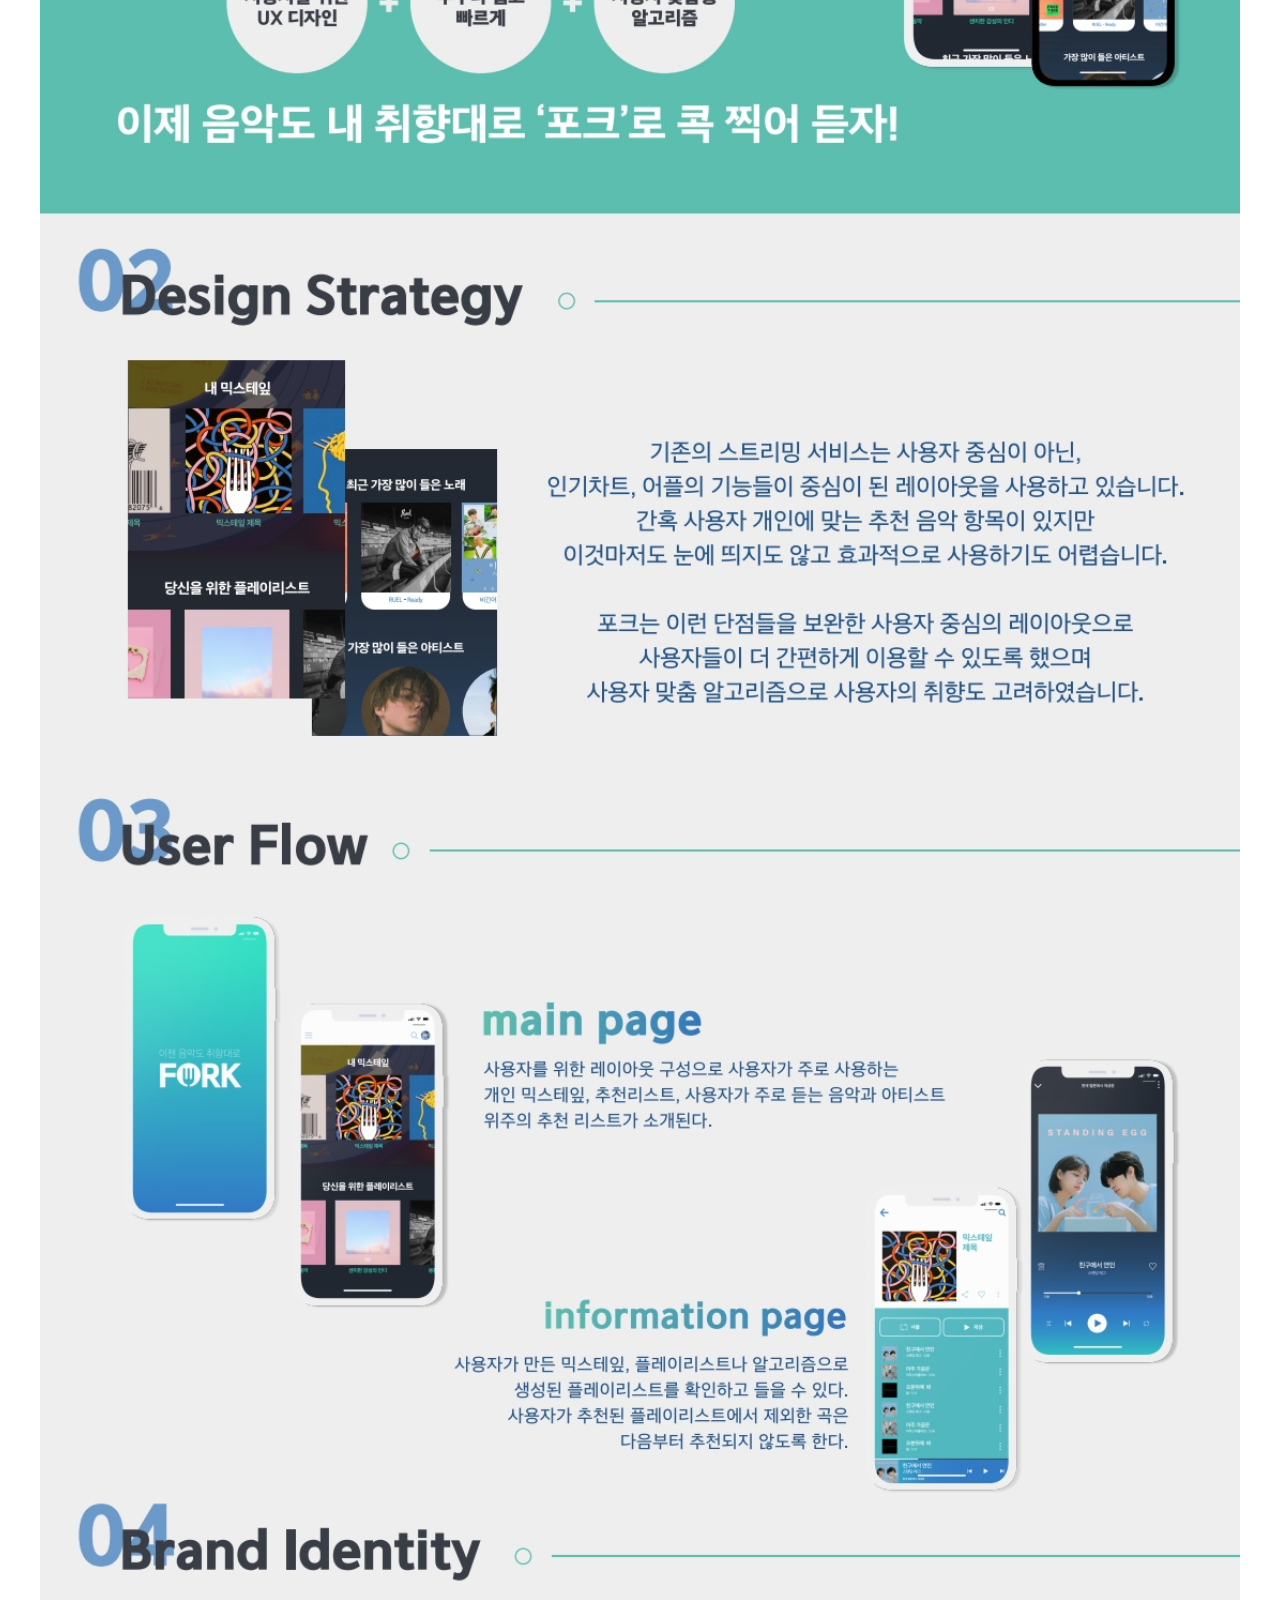
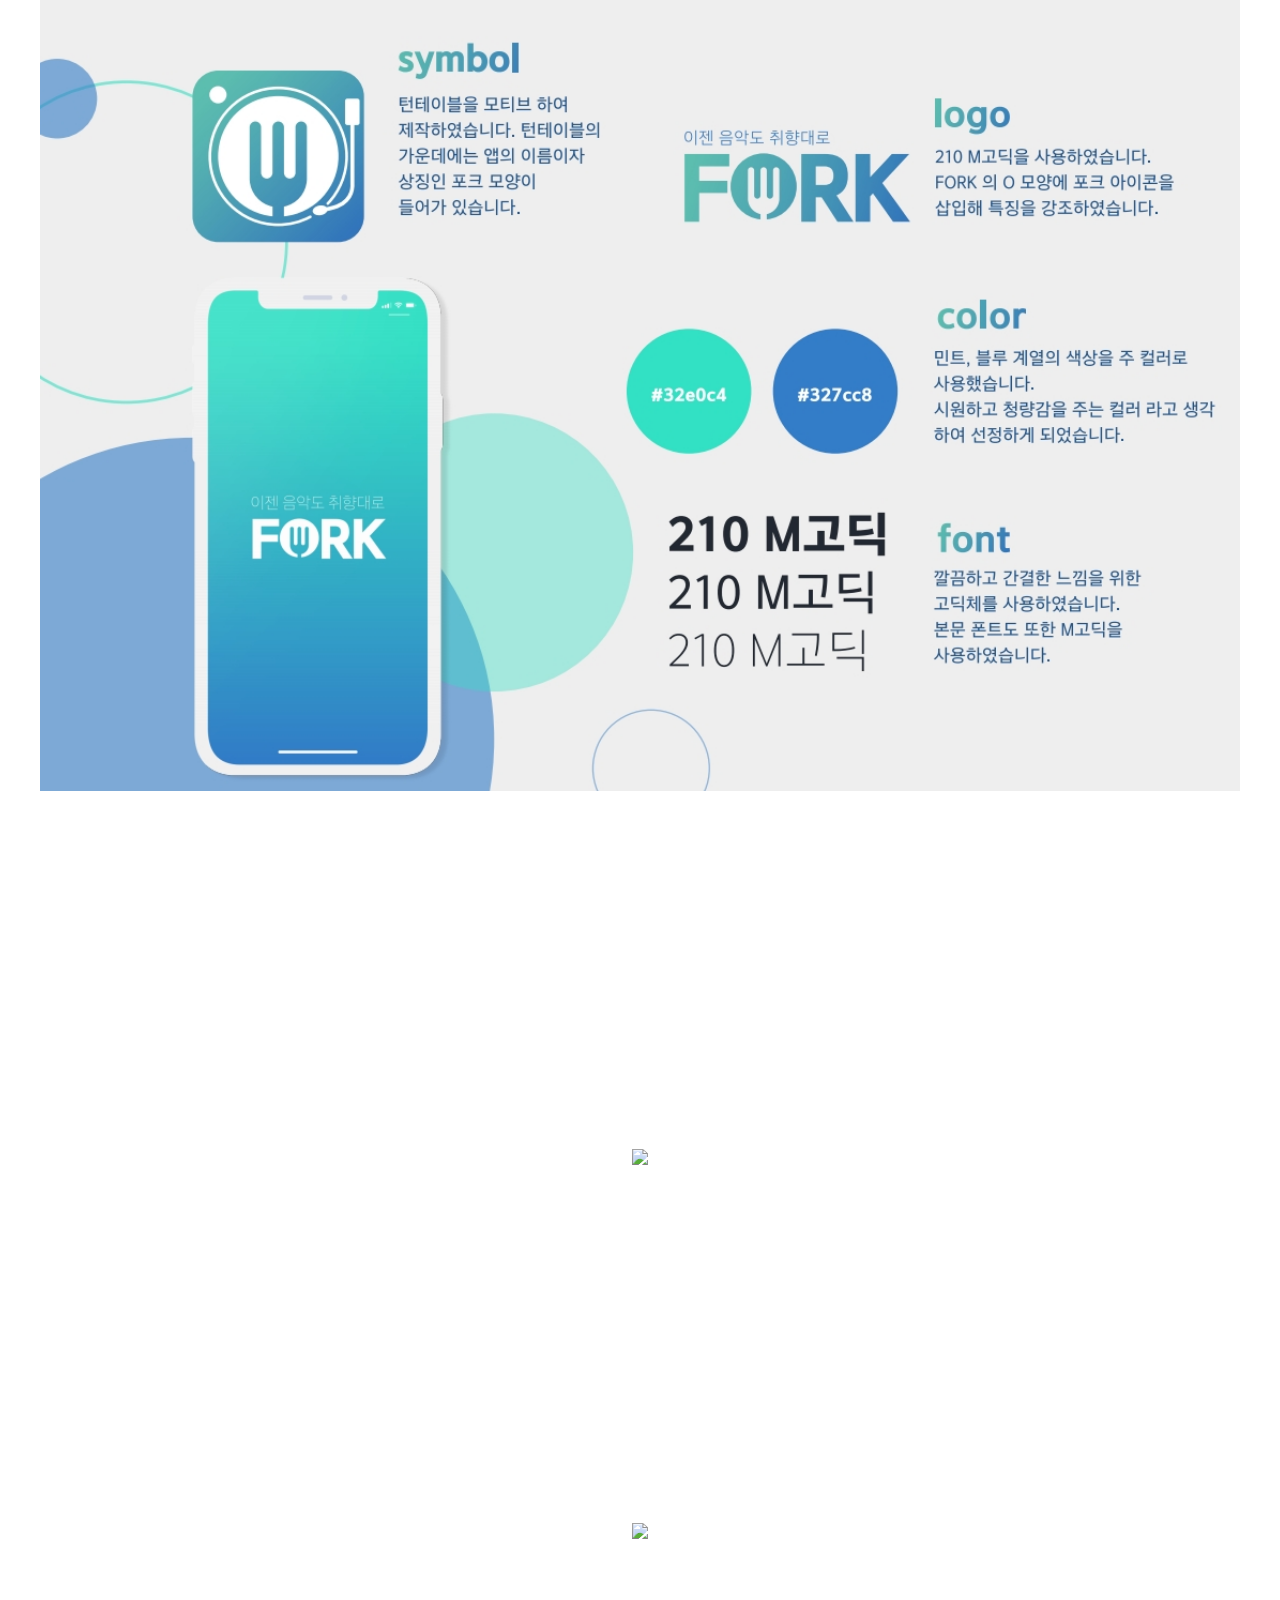
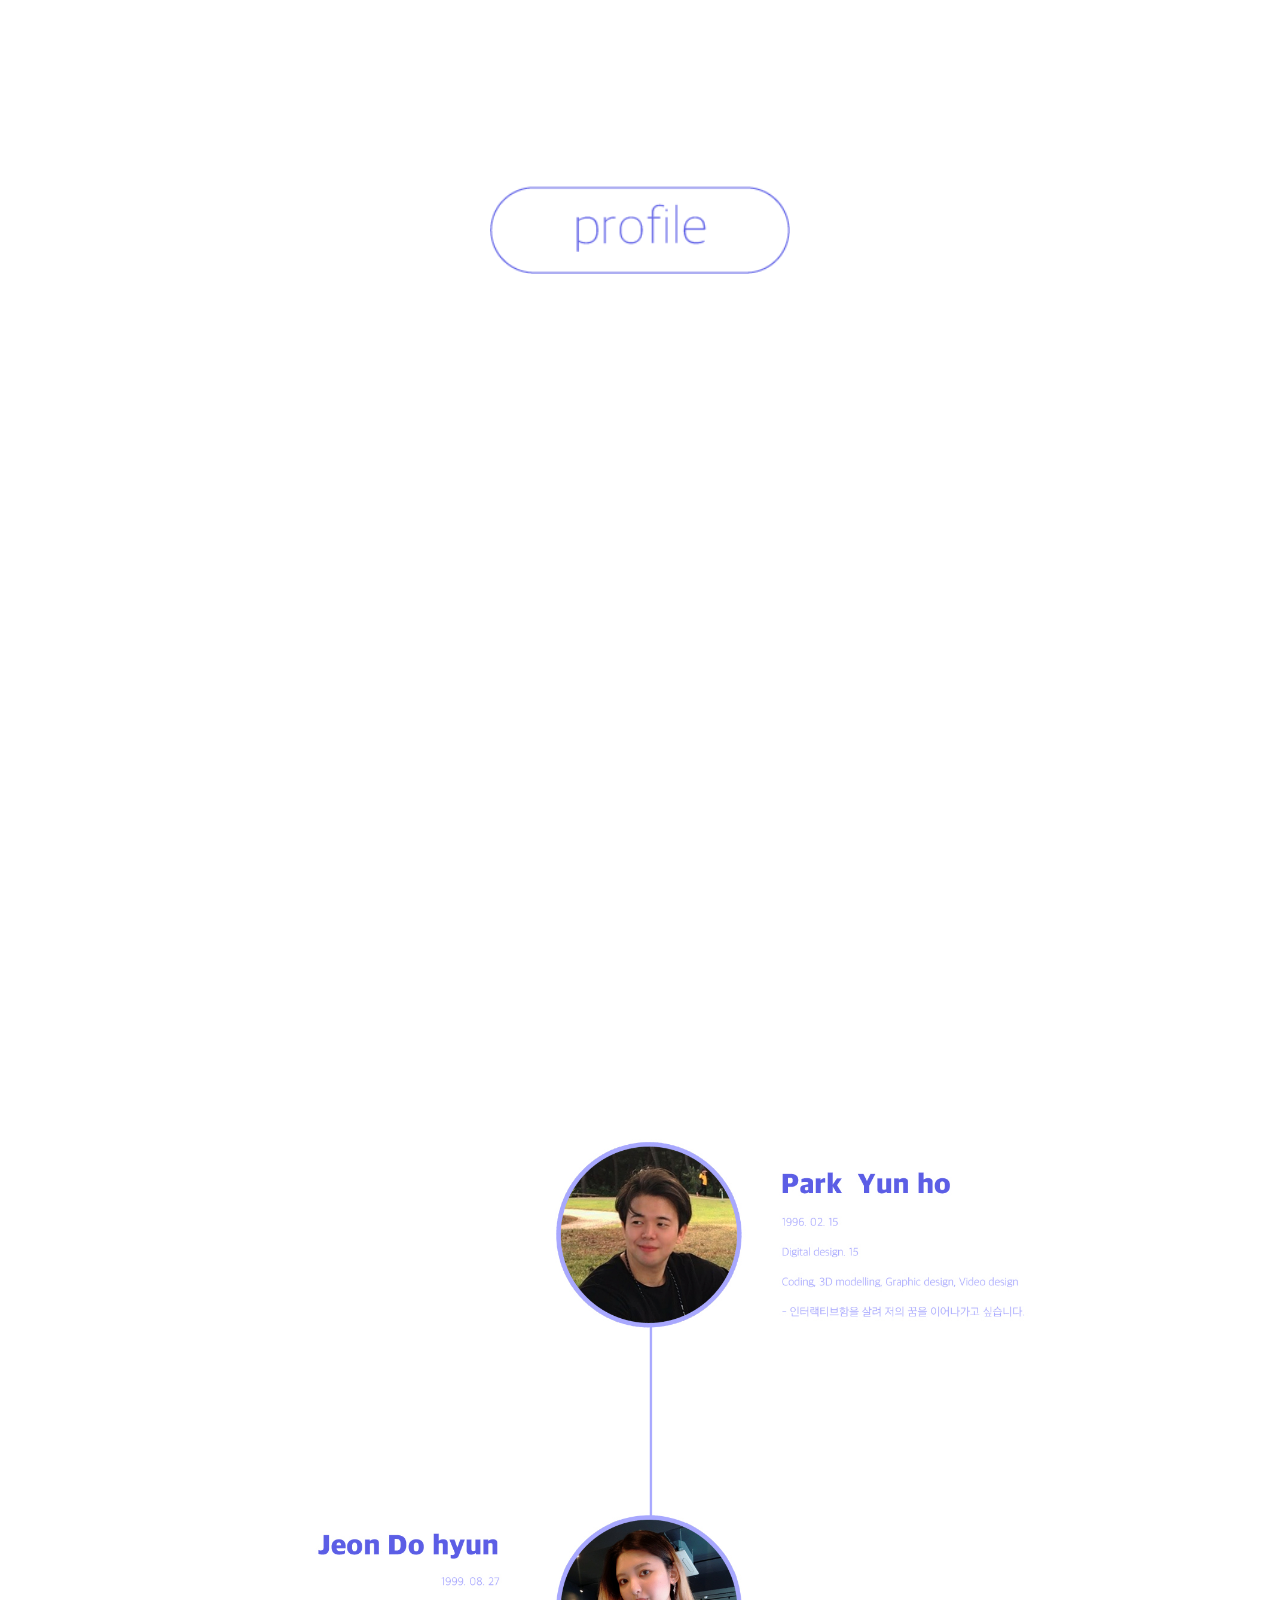
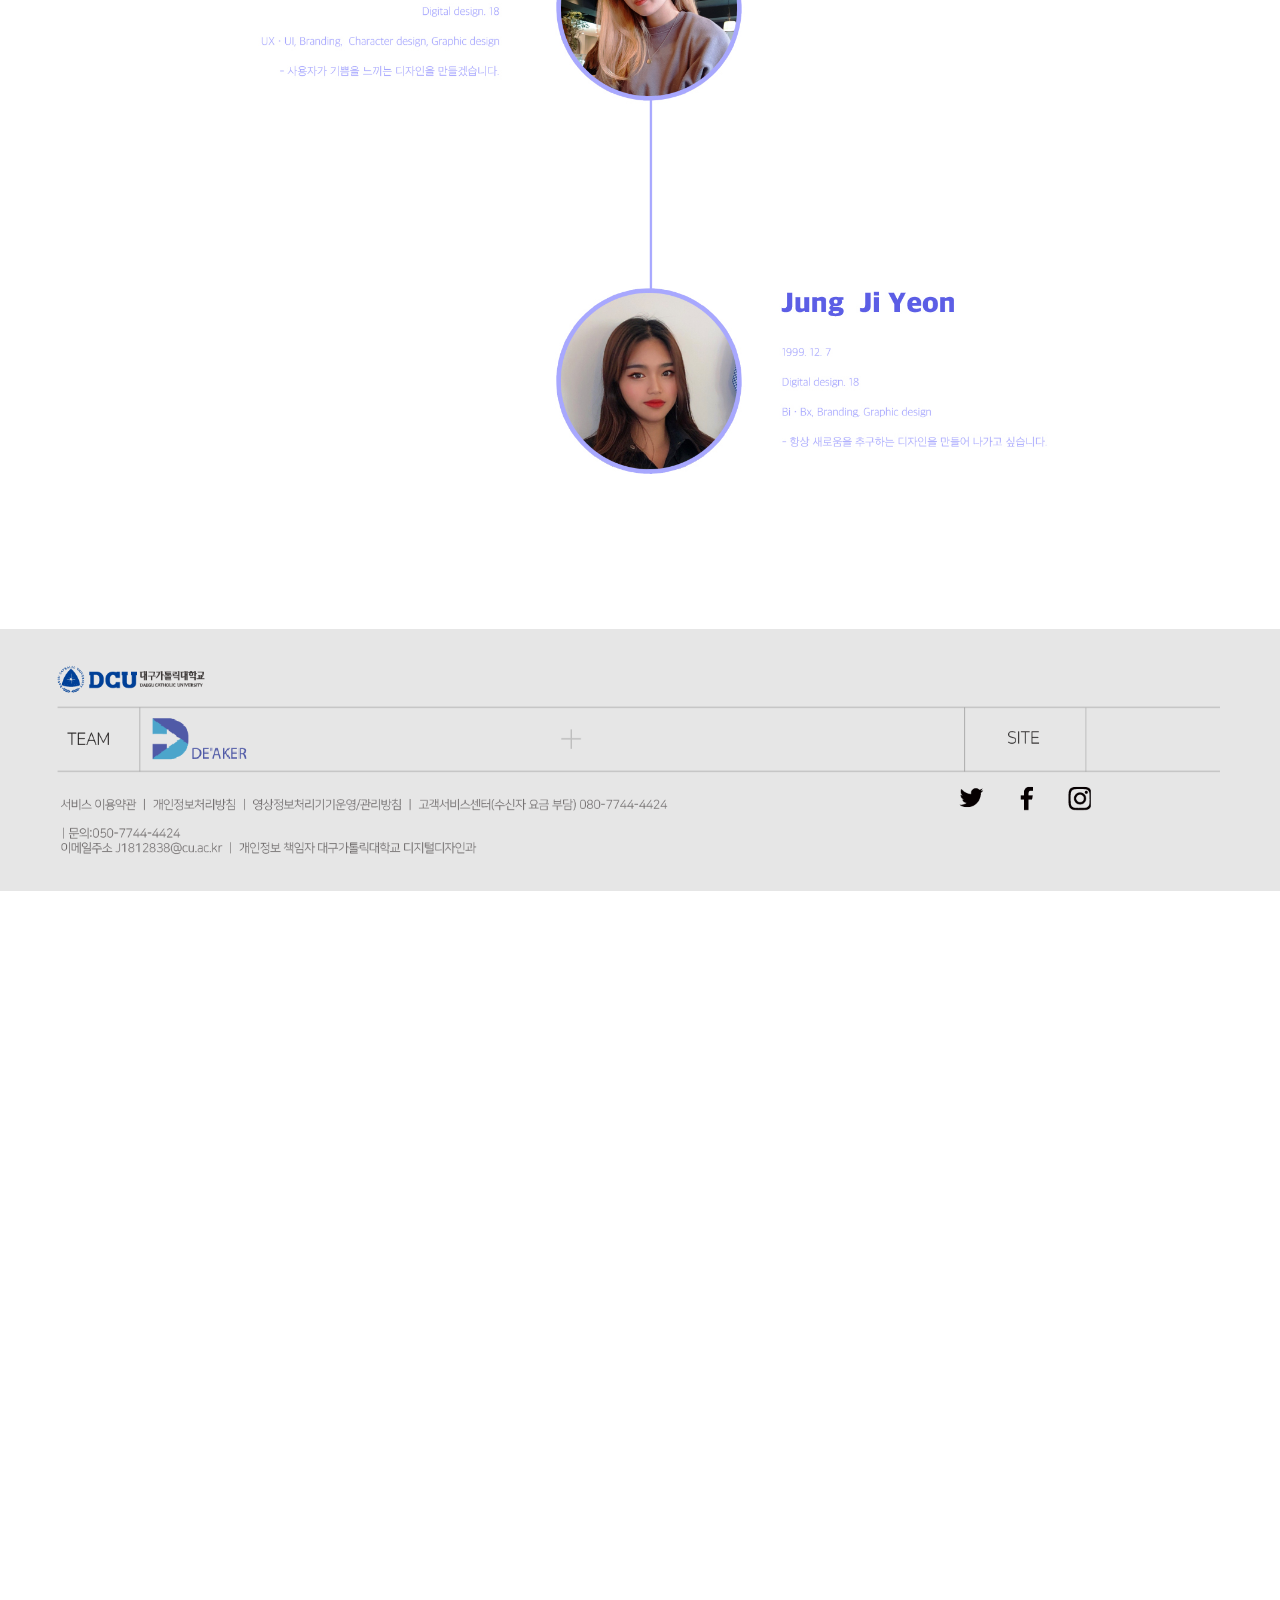
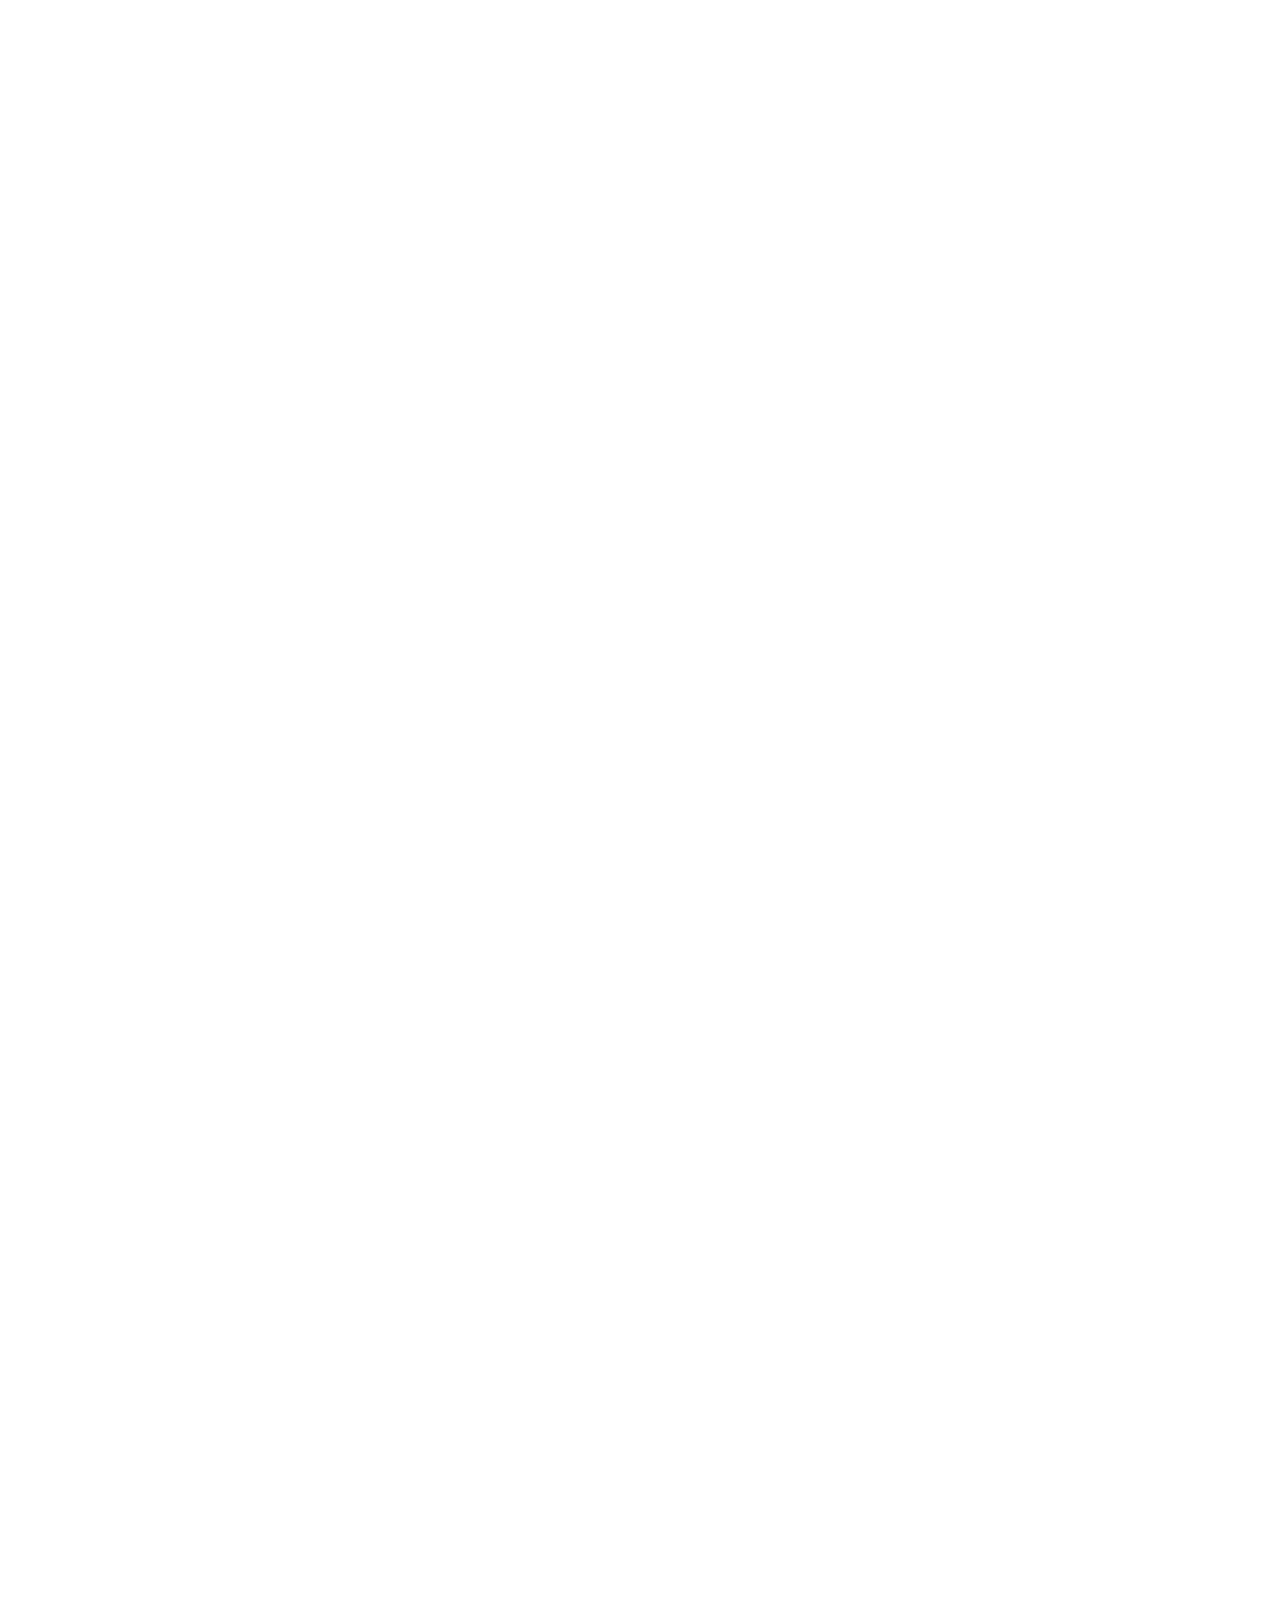
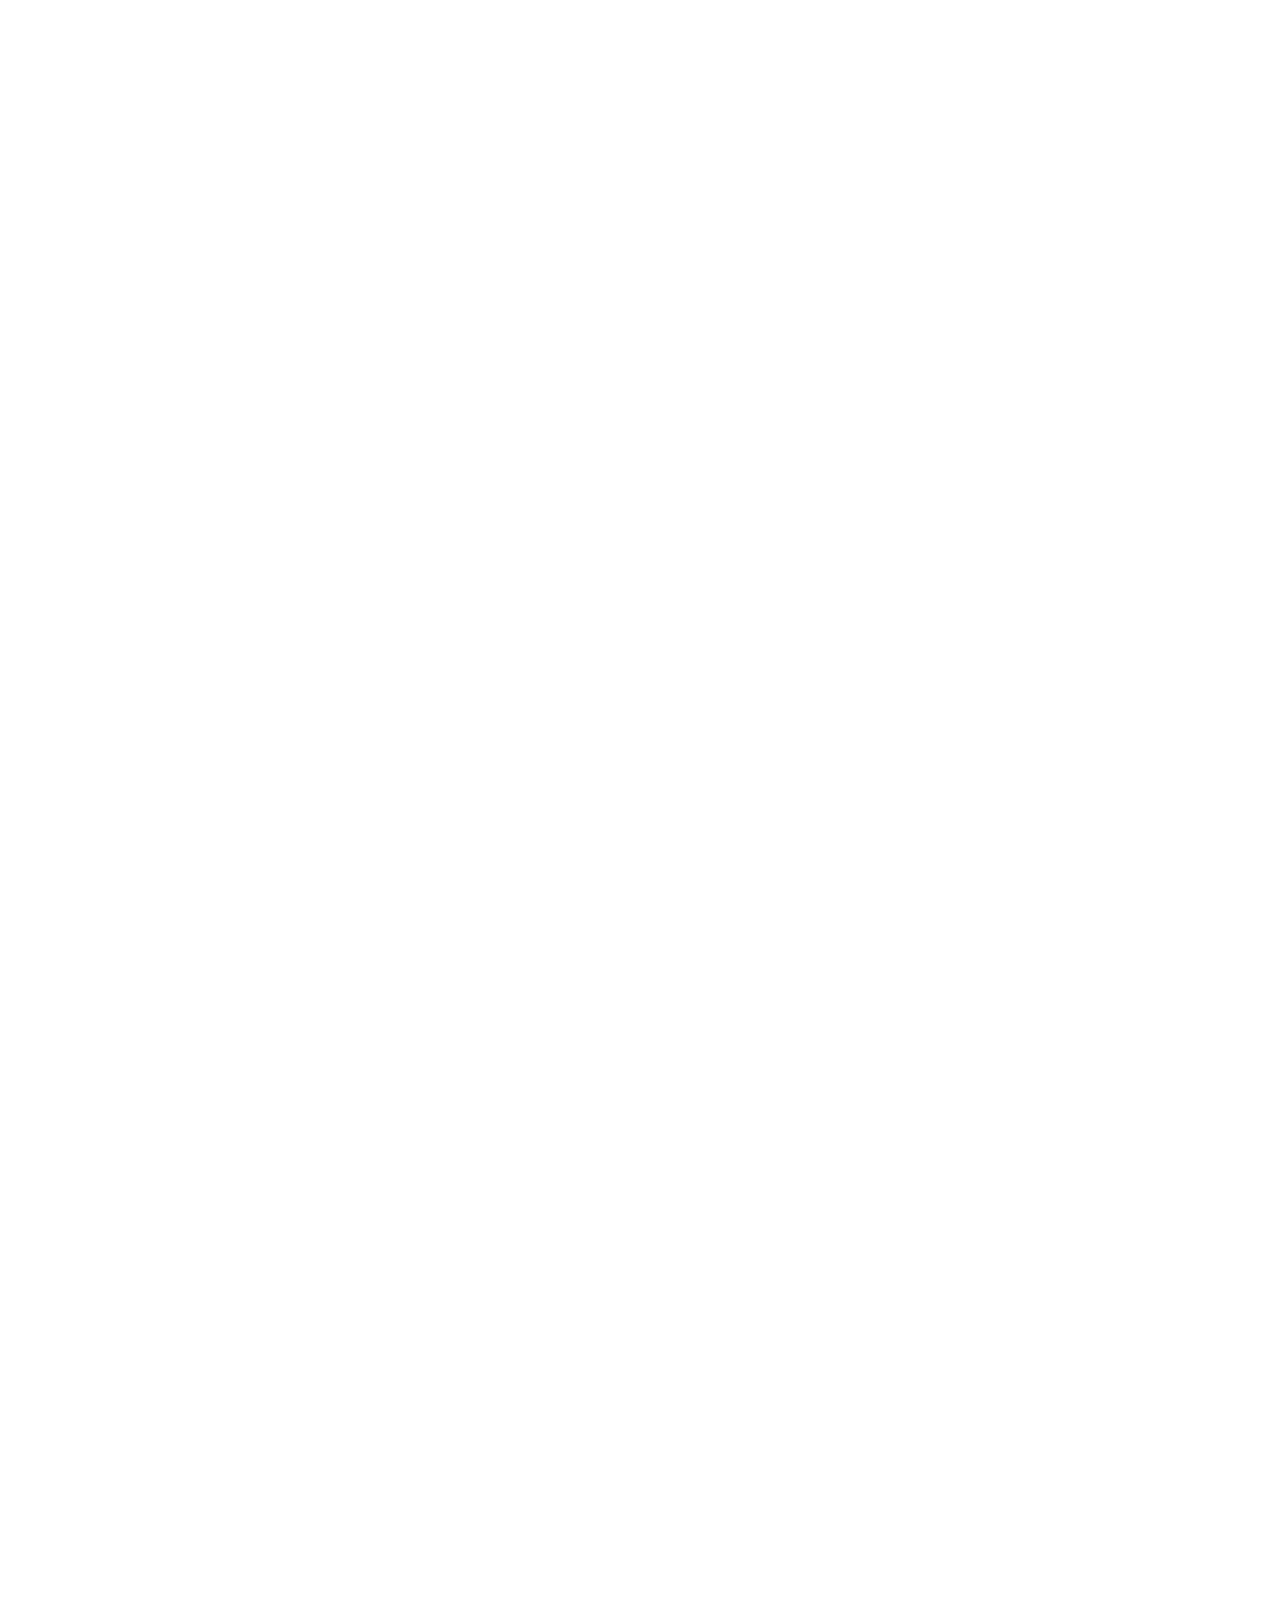
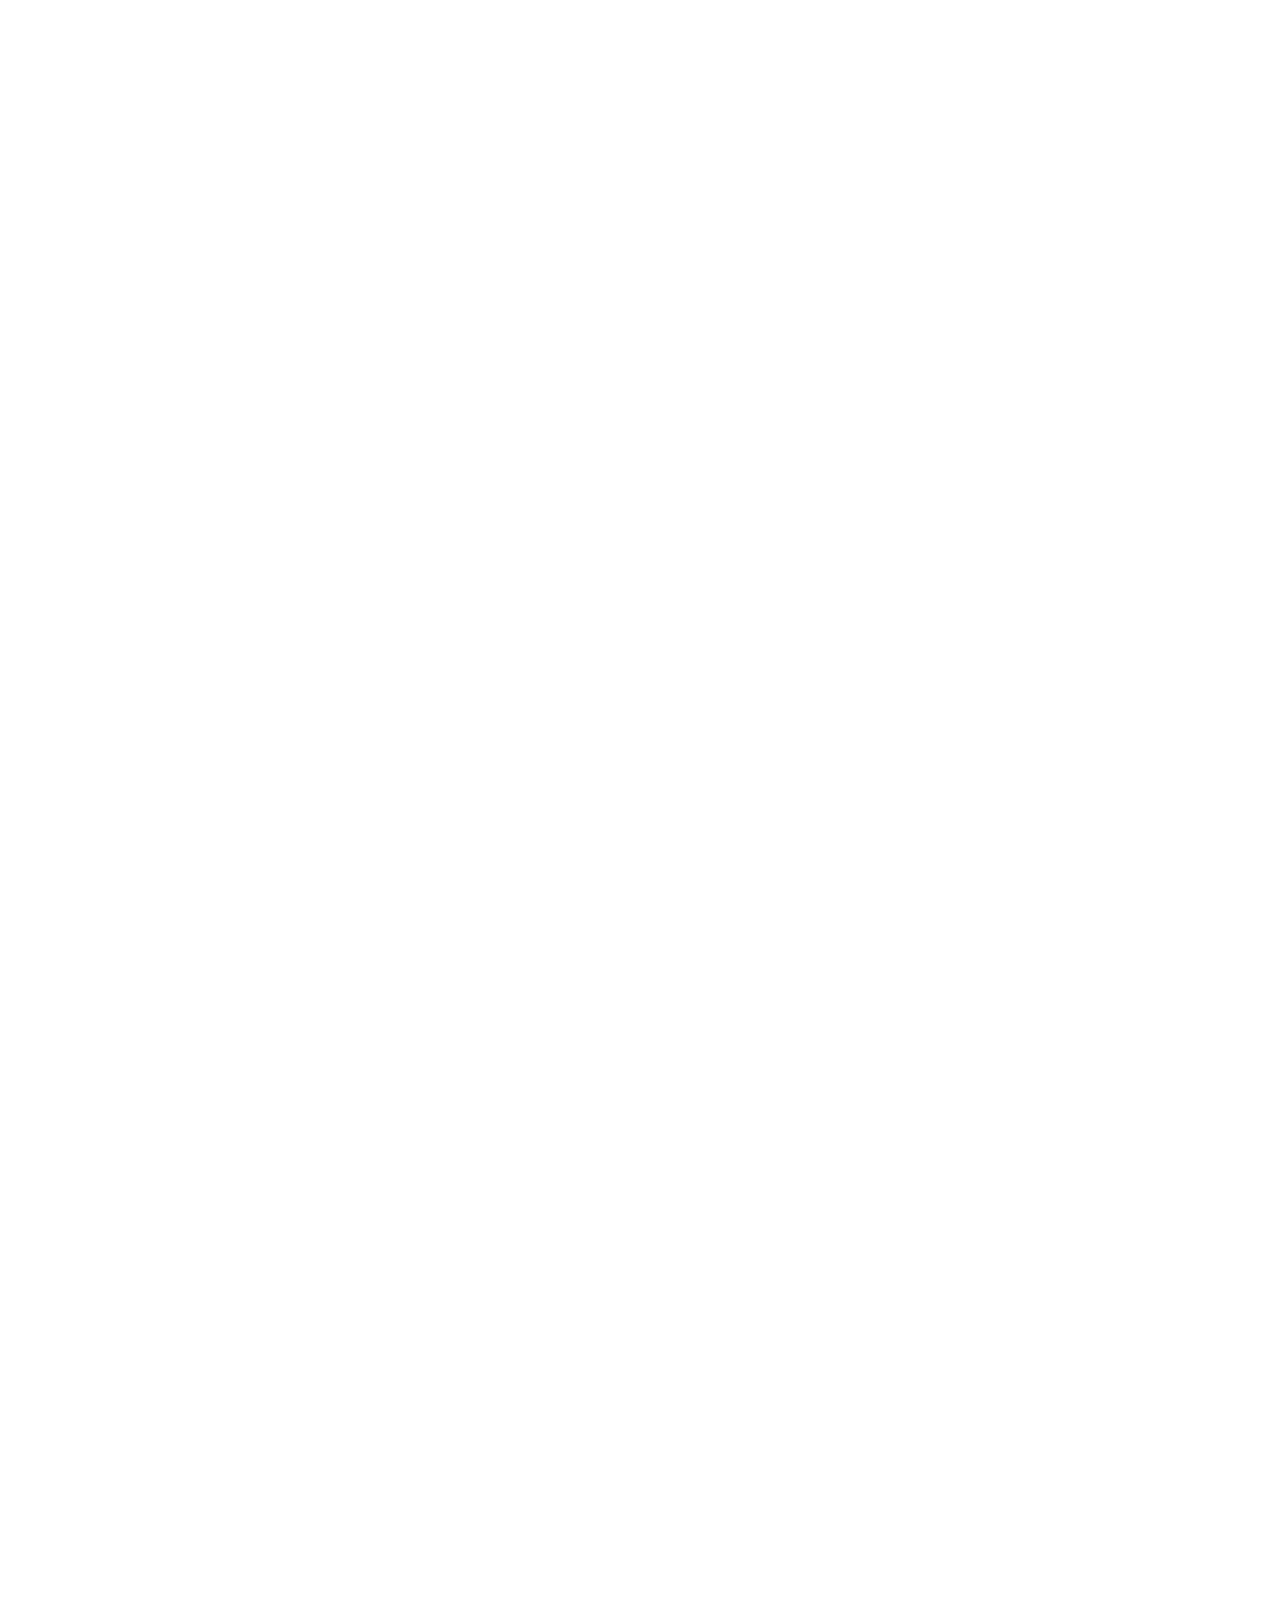
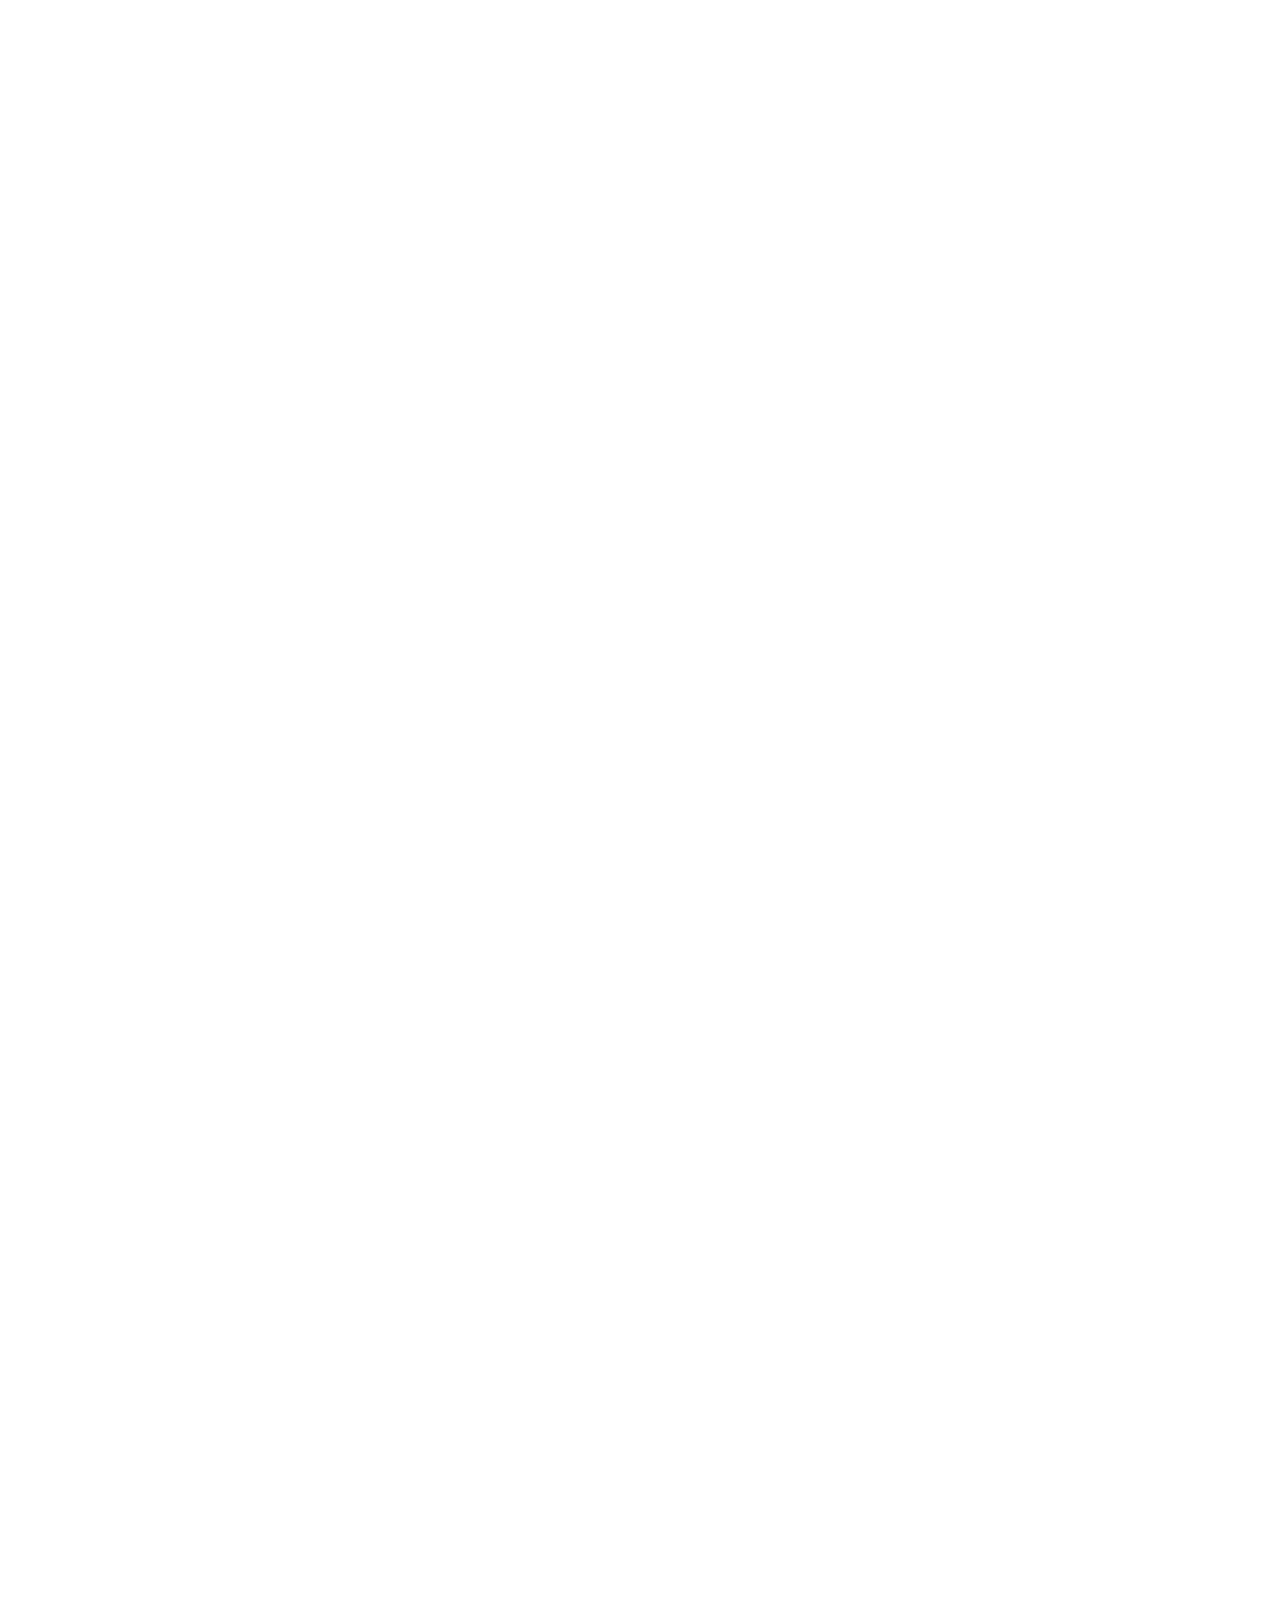
==== commit f28350da: "Update 1103.html" ====
--- a/1103.html
+++ b/1103.html
@@ -120,11 +120,11 @@
           <!-- Initialize Swiper -->
           <script>
             var swiper = new Swiper('.swiper-container', {
-                // 페이지네이션
+                
                 pagination: {
                     el: '.swiper-pagination'
                 },
-                // 네이게이션 버튼
+                
                 navigation: {
                     nextEl: '.swiper-button-next',
                     prevEl: '.swiper-button-prev'
--- a/style1103.css
+++ b/style1103.css
@@ -280,4 +280,5 @@
     position: fixed;
     top: 40rem;
     right: 2rem;
+    z-index: 3;
 }